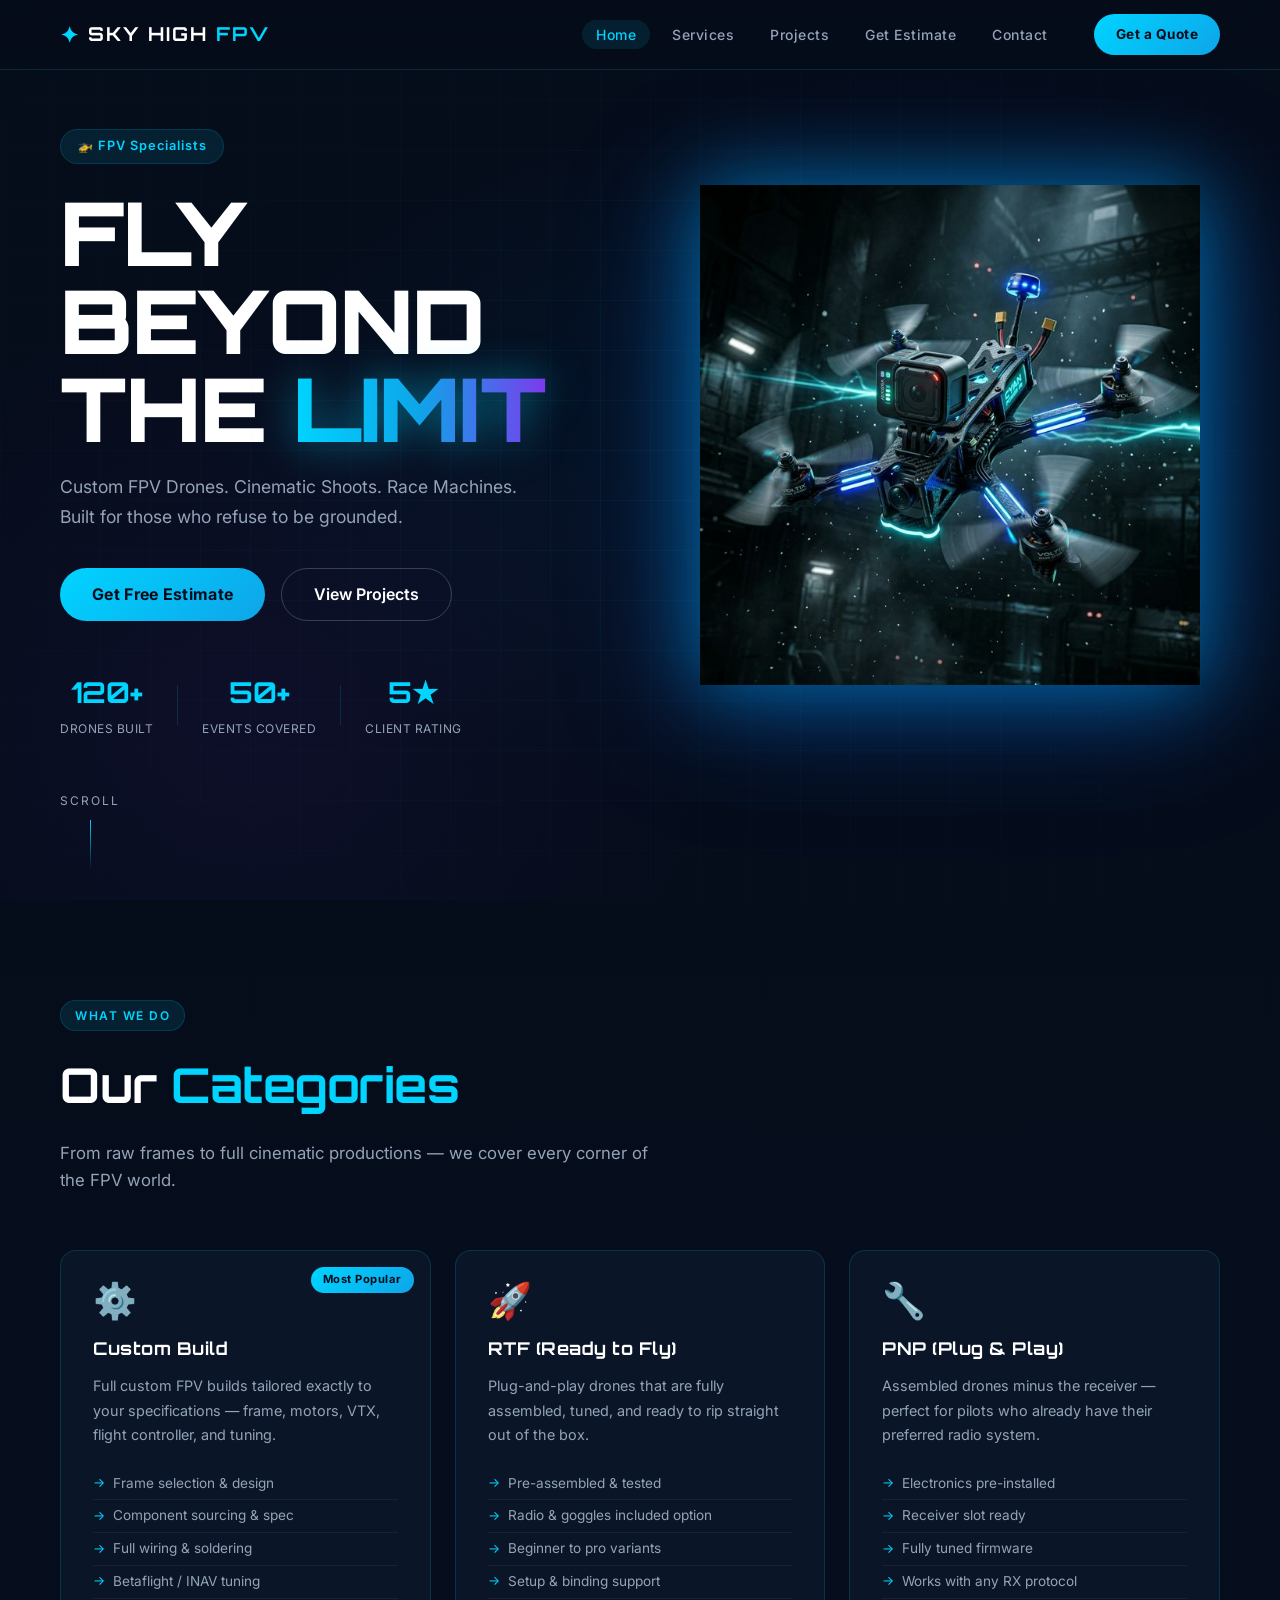
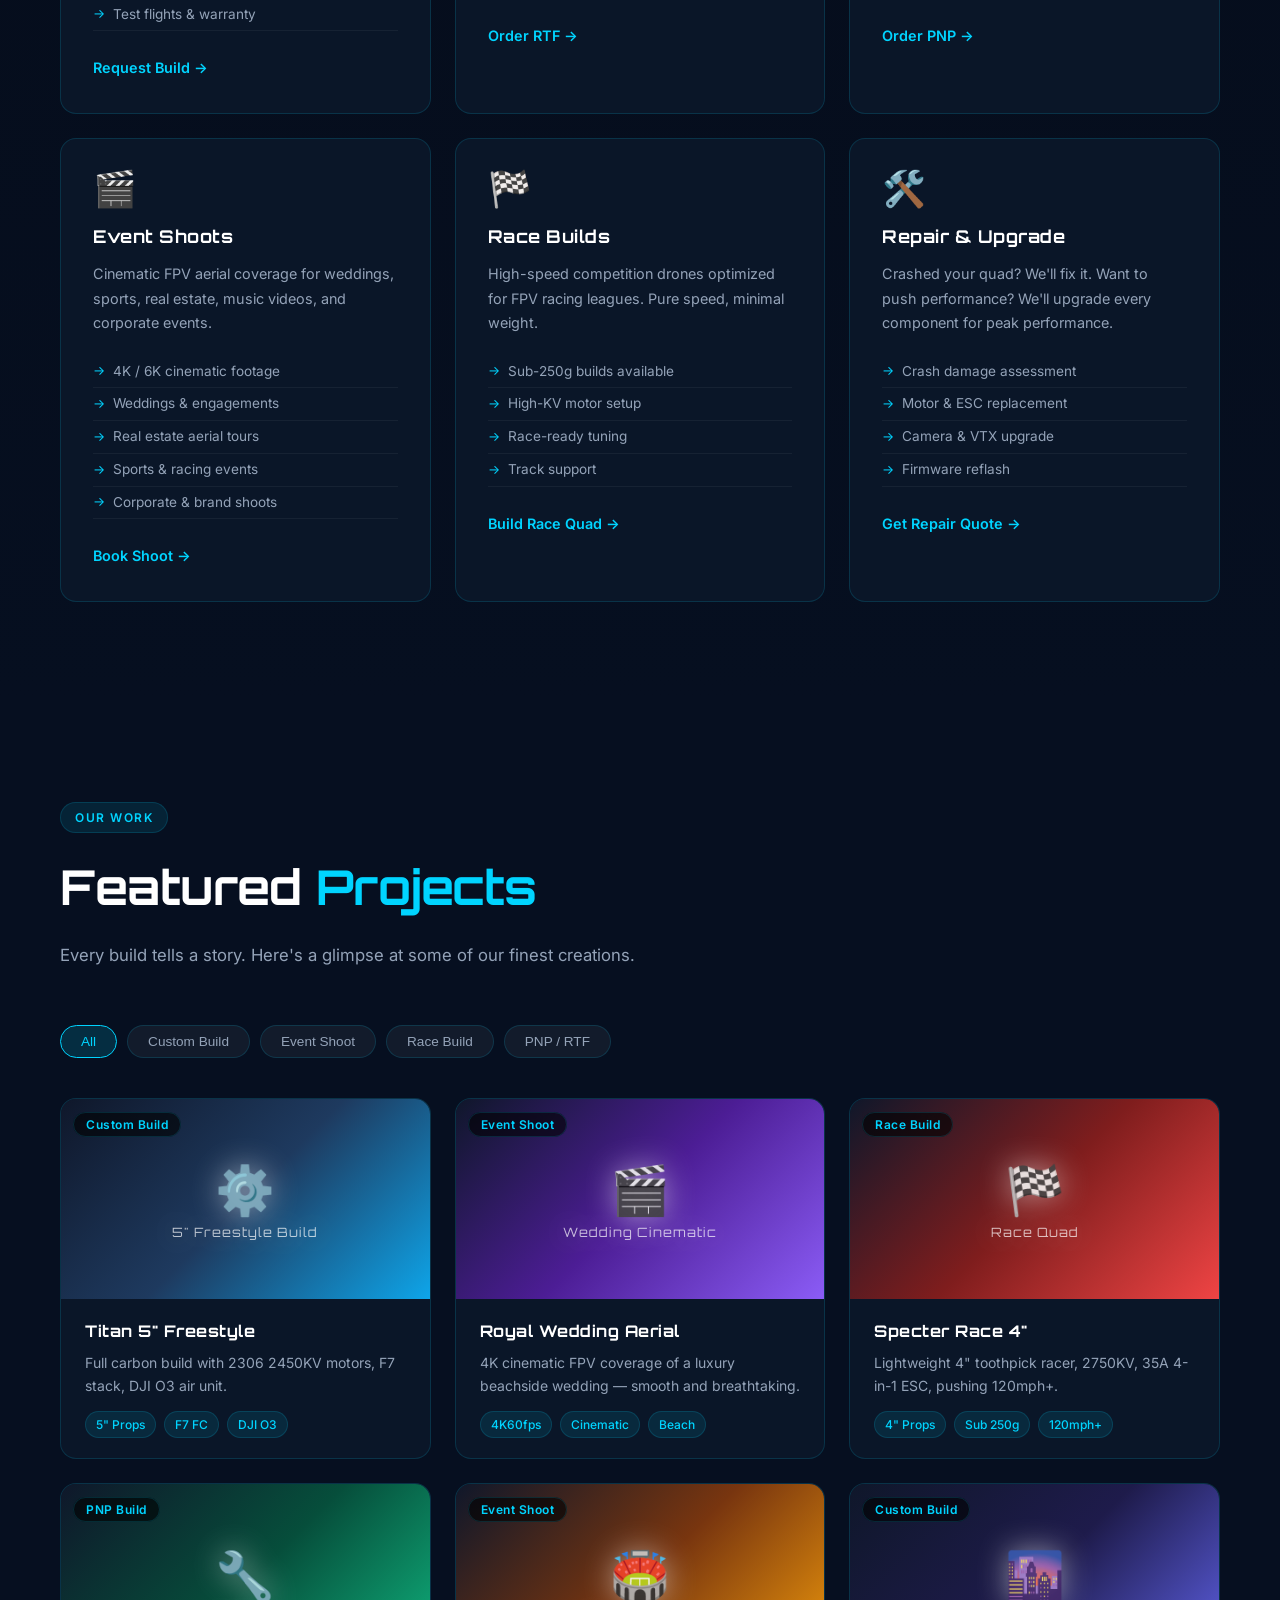
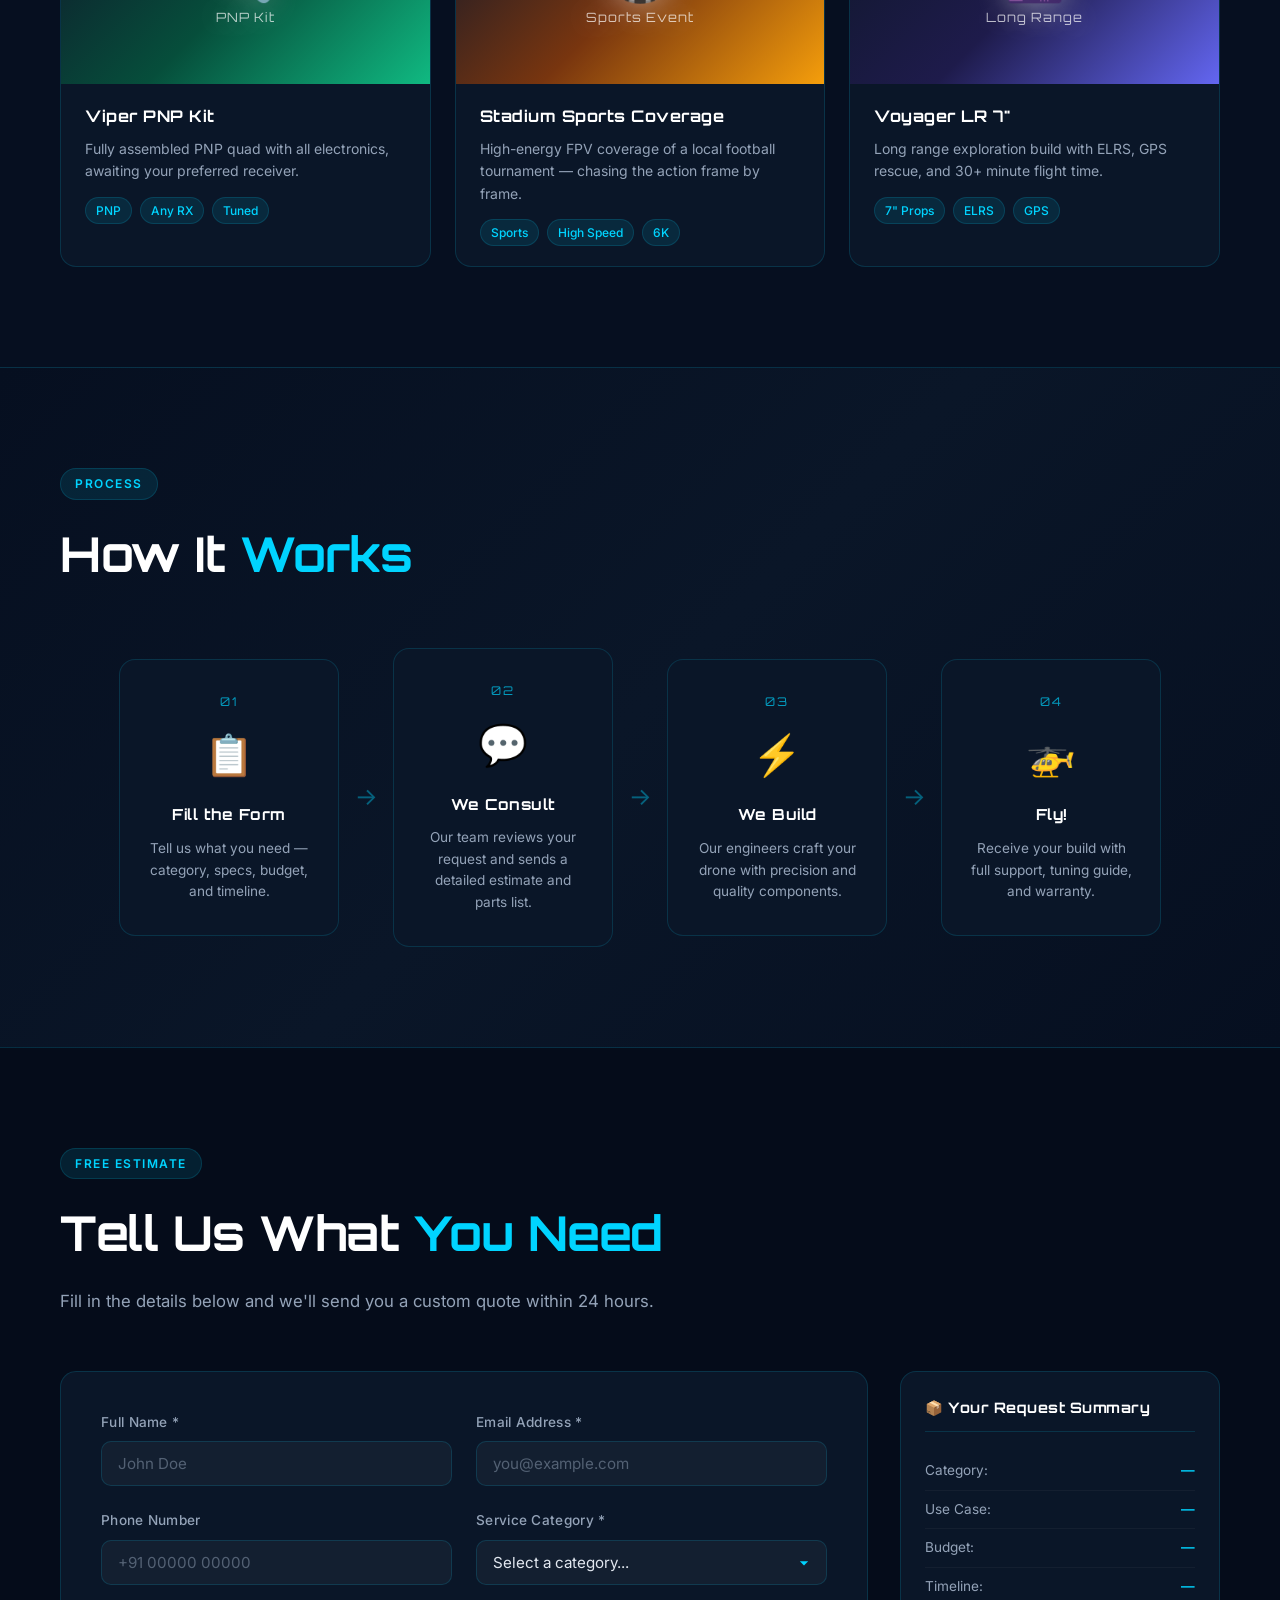
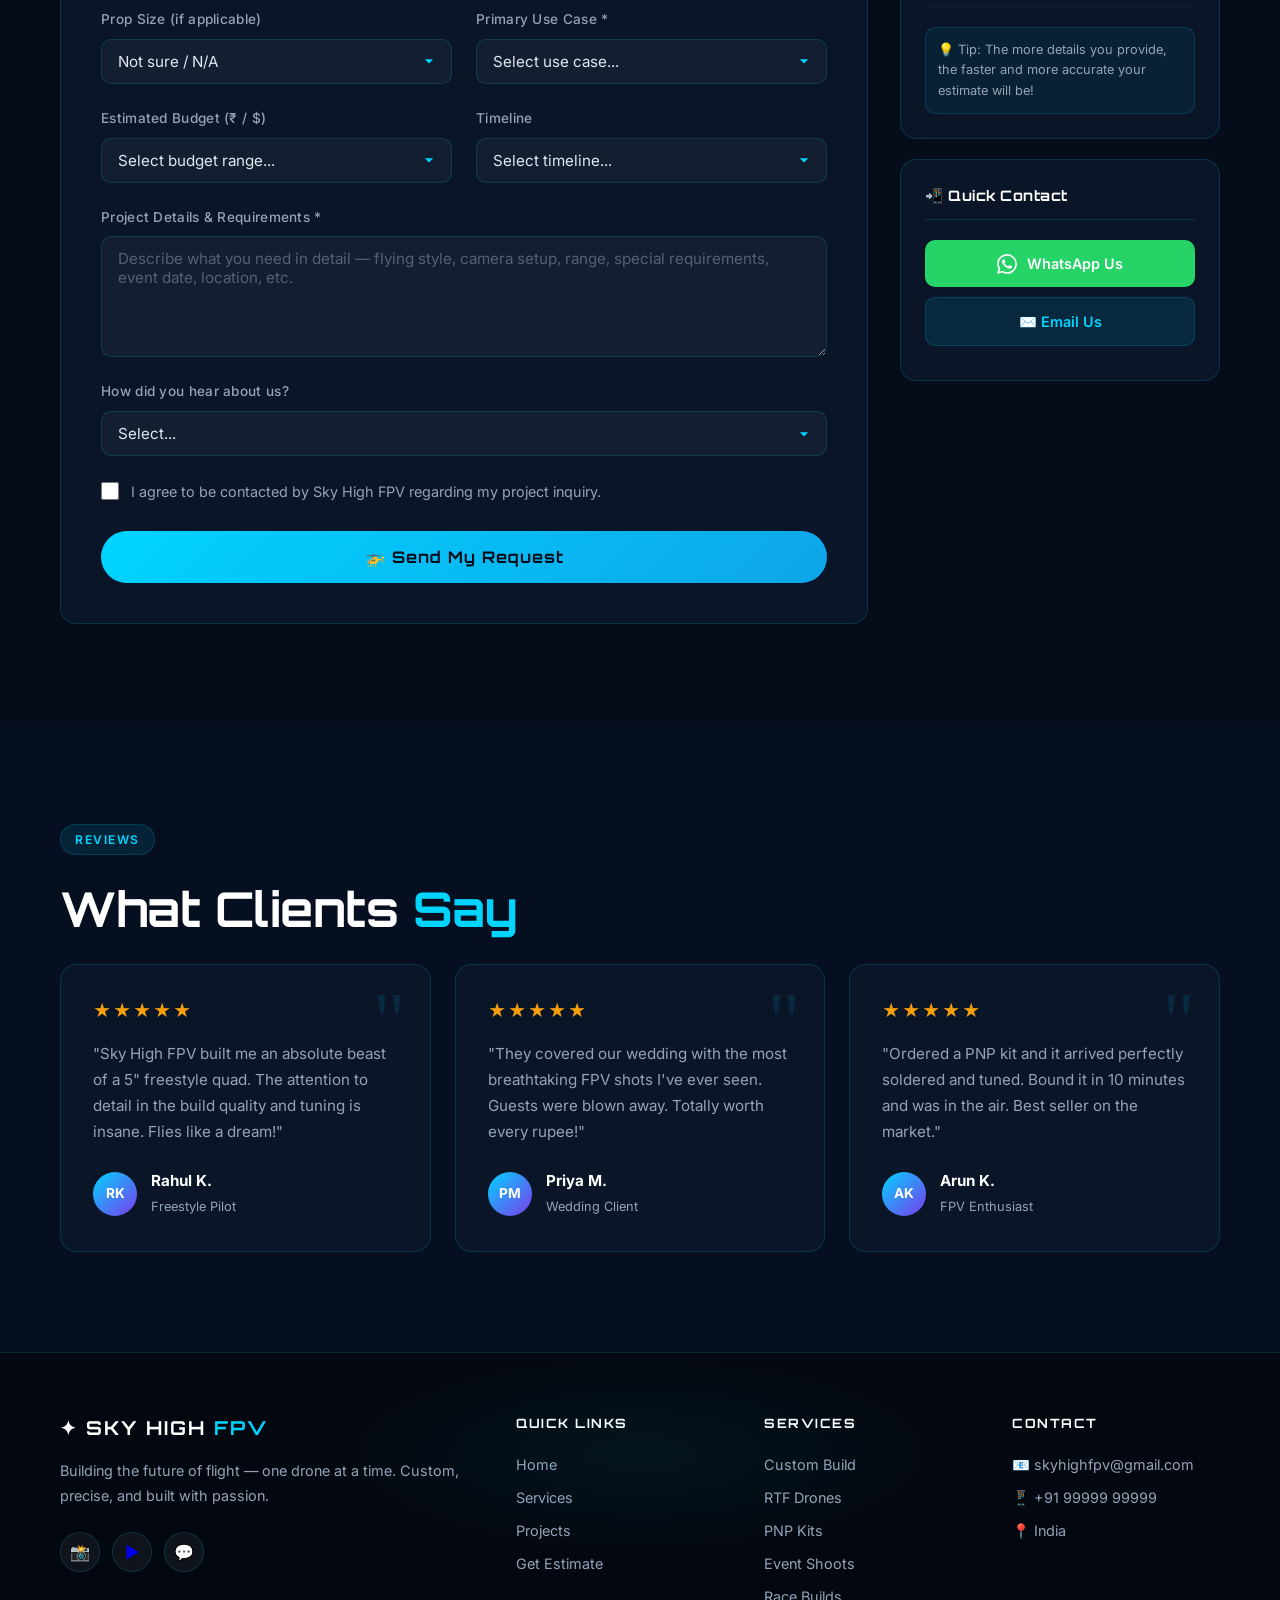
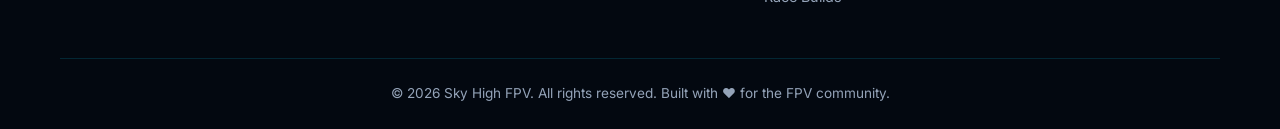
==== index.html @ d5e6f7d6 "first commit" ====
<!DOCTYPE html>
<html lang="en">
<head>
  <meta charset="UTF-8" />
  <meta name="viewport" content="width=device-width, initial-scale=1.0" />
  <title>Sky High FPV – Custom Drones & Aerial Experiences</title>
  <meta name="description" content="Sky High FPV offers custom-built FPV drones, RTF, PNP builds, and breathtaking event shoots. Request your free project estimate today." />
  <link rel="preconnect" href="https://fonts.googleapis.com" />
  <link rel="preconnect" href="https://fonts.gstatic.com" crossorigin />
  <link href="https://fonts.googleapis.com/css2?family=Orbitron:wght@400;600;700;900&family=Inter:wght@300;400;500;600&display=swap" rel="stylesheet" />
  <link rel="stylesheet" href="style.css" />
</head>
<body>

  <!-- ========== NAV ========== -->
  <nav class="navbar" id="navbar">
    <div class="nav-inner">
      <a href="#home" class="logo">
        <span class="logo-icon">✦</span>
        SKY HIGH <span class="logo-accent">FPV</span>
      </a>
      <ul class="nav-links" id="nav-links">
        <li><a href="#home">Home</a></li>
        <li><a href="#services">Services</a></li>
        <li><a href="#projects">Projects</a></li>
        <li><a href="#estimate">Get Estimate</a></li>
        <li><a href="#contact">Contact</a></li>
      </ul>
      <a href="#estimate" class="btn-nav">Get a Quote</a>
      <button class="hamburger" id="hamburger" aria-label="Toggle menu">
        <span></span><span></span><span></span>
      </button>
    </div>
  </nav>

  <!-- ========== HERO ========== -->
  <section class="hero" id="home">
    <div class="hero-bg-grid"></div>
    <div class="hero-particles" id="particles"></div>
    <div class="hero-content">
      <div class="hero-badge">🚁 FPV Specialists</div>
      <h1 class="hero-title">
        <span class="line1">FLY BEYOND</span>
        <span class="line2">THE <span class="glow-text">LIMIT</span></span>
      </h1>
      <p class="hero-sub">Custom FPV Drones. Cinematic Shoots. Race Machines.<br/>Built for those who refuse to be grounded.</p>
      <div class="hero-cta">
        <a href="#estimate" class="btn-primary" id="hero-cta-quote">Get Free Estimate</a>
        <a href="#projects" class="btn-ghost" id="hero-cta-projects">View Projects</a>
      </div>
      <div class="hero-stats">
        <div class="stat"><span class="stat-num">120+</span><span class="stat-label">Drones Built</span></div>
        <div class="stat-div"></div>
        <div class="stat"><span class="stat-num">50+</span><span class="stat-label">Events Covered</span></div>
        <div class="stat-div"></div>
        <div class="stat"><span class="stat-num">5★</span><span class="stat-label">Client Rating</span></div>
      </div>
    </div>
    <div class="hero-drone-wrap">
      <div class="drone-glow-ring"></div>
      <img src="hero_drone.png" alt="Sky High FPV Custom Drone" class="hero-drone" id="hero-drone" />
      <div class="drone-shadow"></div>
    </div>
    <div class="scroll-hint">
      <span>Scroll</span>
      <div class="scroll-line"></div>
    </div>
  </section>

  <!-- ========== SERVICES / CATEGORIES ========== -->
  <section class="services" id="services">
    <div class="container">
      <div class="section-tag">What We Do</div>
      <h2 class="section-title">Our <span class="accent">Categories</span></h2>
      <p class="section-sub">From raw frames to full cinematic productions — we cover every corner of the FPV world.</p>
      <div class="services-grid">

        <div class="service-card" data-category="custom" id="service-custom">
          <div class="service-icon">⚙️</div>
          <div class="service-badge">Most Popular</div>
          <h3>Custom Build</h3>
          <p>Full custom FPV builds tailored exactly to your specifications — frame, motors, VTX, flight controller, and tuning.</p>
          <ul class="service-list">
            <li>Frame selection & design</li>
            <li>Component sourcing & spec</li>
            <li>Full wiring & soldering</li>
            <li>Betaflight / INAV tuning</li>
            <li>Test flights & warranty</li>
          </ul>
          <a href="#estimate" class="service-cta">Request Build →</a>
        </div>

        <div class="service-card" data-category="rtf" id="service-rtf">
          <div class="service-icon">🚀</div>
          <h3>RTF (Ready to Fly)</h3>
          <p>Plug-and-play drones that are fully assembled, tuned, and ready to rip straight out of the box.</p>
          <ul class="service-list">
            <li>Pre-assembled & tested</li>
            <li>Radio & goggles included option</li>
            <li>Beginner to pro variants</li>
            <li>Setup & binding support</li>
          </ul>
          <a href="#estimate" class="service-cta">Order RTF →</a>
        </div>

        <div class="service-card" data-category="pnp" id="service-pnp">
          <div class="service-icon">🔧</div>
          <h3>PNP (Plug & Play)</h3>
          <p>Assembled drones minus the receiver — perfect for pilots who already have their preferred radio system.</p>
          <ul class="service-list">
            <li>Electronics pre-installed</li>
            <li>Receiver slot ready</li>
            <li>Fully tuned firmware</li>
            <li>Works with any RX protocol</li>
          </ul>
          <a href="#estimate" class="service-cta">Order PNP →</a>
        </div>

        <div class="service-card" data-category="event" id="service-event">
          <div class="service-icon">🎬</div>
          <h3>Event Shoots</h3>
          <p>Cinematic FPV aerial coverage for weddings, sports, real estate, music videos, and corporate events.</p>
          <ul class="service-list">
            <li>4K / 6K cinematic footage</li>
            <li>Weddings & engagements</li>
            <li>Real estate aerial tours</li>
            <li>Sports & racing events</li>
            <li>Corporate & brand shoots</li>
          </ul>
          <a href="#estimate" class="service-cta">Book Shoot →</a>
        </div>

        <div class="service-card" data-category="race" id="service-race">
          <div class="service-icon">🏁</div>
          <h3>Race Builds</h3>
          <p>High-speed competition drones optimized for FPV racing leagues. Pure speed, minimal weight.</p>
          <ul class="service-list">
            <li>Sub-250g builds available</li>
            <li>High-KV motor setup</li>
            <li>Race-ready tuning</li>
            <li>Track support</li>
          </ul>
          <a href="#estimate" class="service-cta">Build Race Quad →</a>
        </div>

        <div class="service-card" data-category="repair" id="service-repair">
          <div class="service-icon">🛠️</div>
          <h3>Repair & Upgrade</h3>
          <p>Crashed your quad? We'll fix it. Want to push performance? We'll upgrade every component for peak performance.</p>
          <ul class="service-list">
            <li>Crash damage assessment</li>
            <li>Motor & ESC replacement</li>
            <li>Camera & VTX upgrade</li>
            <li>Firmware reflash</li>
          </ul>
          <a href="#estimate" class="service-cta">Get Repair Quote →</a>
        </div>

      </div>
    </div>
  </section>

  <!-- ========== PROJECTS ========== -->
  <section class="projects" id="projects">
    <div class="container">
      <div class="section-tag">Our Work</div>
      <h2 class="section-title">Featured <span class="accent">Projects</span></h2>
      <p class="section-sub">Every build tells a story. Here's a glimpse at some of our finest creations.</p>

      <div class="filter-bar">
        <button class="filter-btn active" data-filter="all" id="filter-all">All</button>
        <button class="filter-btn" data-filter="custom" id="filter-custom">Custom Build</button>
        <button class="filter-btn" data-filter="event" id="filter-event">Event Shoot</button>
        <button class="filter-btn" data-filter="race" id="filter-race">Race Build</button>
        <button class="filter-btn" data-filter="pnp" id="filter-pnp">PNP / RTF</button>
      </div>

      <div class="projects-grid" id="projects-grid">

        <div class="project-card" data-tag="custom" id="proj-1">
          <div class="project-img" style="background: linear-gradient(135deg,#0f172a,#1e3a5f,#0ea5e9);">
            <div class="proj-drone-art">⚙️<br/><small>5" Freestyle Build</small></div>
            <div class="project-overlay">
              <span class="proj-tag">Custom Build</span>
            </div>
          </div>
          <div class="project-info">
            <h4>Titan 5" Freestyle</h4>
            <p>Full carbon build with 2306 2450KV motors, F7 stack, DJI O3 air unit.</p>
            <div class="proj-specs">
              <span>5" Props</span><span>F7 FC</span><span>DJI O3</span>
            </div>
          </div>
        </div>

        <div class="project-card" data-tag="event" id="proj-2">
          <div class="project-img" style="background: linear-gradient(135deg,#0f172a,#4c1d95,#8b5cf6);">
            <div class="proj-drone-art">🎬<br/><small>Wedding Cinematic</small></div>
            <div class="project-overlay">
              <span class="proj-tag">Event Shoot</span>
            </div>
          </div>
          <div class="project-info">
            <h4>Royal Wedding Aerial</h4>
            <p>4K cinematic FPV coverage of a luxury beachside wedding — smooth and breathtaking.</p>
            <div class="proj-specs">
              <span>4K60fps</span><span>Cinematic</span><span>Beach</span>
            </div>
          </div>
        </div>

        <div class="project-card" data-tag="race" id="proj-3">
          <div class="project-img" style="background: linear-gradient(135deg,#0f172a,#7f1d1d,#ef4444);">
            <div class="proj-drone-art">🏁<br/><small>Race Quad</small></div>
            <div class="project-overlay">
              <span class="proj-tag">Race Build</span>
            </div>
          </div>
          <div class="project-info">
            <h4>Specter Race 4"</h4>
            <p>Lightweight 4" toothpick racer, 2750KV, 35A 4-in-1 ESC, pushing 120mph+.</p>
            <div class="proj-specs">
              <span>4" Props</span><span>Sub 250g</span><span>120mph+</span>
            </div>
          </div>
        </div>

        <div class="project-card" data-tag="pnp" id="proj-4">
          <div class="project-img" style="background: linear-gradient(135deg,#0f172a,#064e3b,#10b981);">
            <div class="proj-drone-art">🔧<br/><small>PNP Kit</small></div>
            <div class="project-overlay">
              <span class="proj-tag">PNP Build</span>
            </div>
          </div>
          <div class="project-info">
            <h4>Viper PNP Kit</h4>
            <p>Fully assembled PNP quad with all electronics, awaiting your preferred receiver.</p>
            <div class="proj-specs">
              <span>PNP</span><span>Any RX</span><span>Tuned</span>
            </div>
          </div>
        </div>

        <div class="project-card" data-tag="event" id="proj-5">
          <div class="project-img" style="background: linear-gradient(135deg,#0f172a,#78350f,#f59e0b);">
            <div class="proj-drone-art">🏟️<br/><small>Sports Event</small></div>
            <div class="project-overlay">
              <span class="proj-tag">Event Shoot</span>
            </div>
          </div>
          <div class="project-info">
            <h4>Stadium Sports Coverage</h4>
            <p>High-energy FPV coverage of a local football tournament — chasing the action frame by frame.</p>
            <div class="proj-specs">
              <span>Sports</span><span>High Speed</span><span>6K</span>
            </div>
          </div>
        </div>

        <div class="project-card" data-tag="custom" id="proj-6">
          <div class="project-img" style="background: linear-gradient(135deg,#0f172a,#1e1b4b,#6366f1);">
            <div class="proj-drone-art">🌆<br/><small>Long Range</small></div>
            <div class="project-overlay">
              <span class="proj-tag">Custom Build</span>
            </div>
          </div>
          <div class="project-info">
            <h4>Voyager LR 7"</h4>
            <p>Long range exploration build with ELRS, GPS rescue, and 30+ minute flight time.</p>
            <div class="proj-specs">
              <span>7" Props</span><span>ELRS</span><span>GPS</span>
            </div>
          </div>
        </div>

      </div>
    </div>
  </section>

  <!-- ========== HOW IT WORKS ========== -->
  <section class="how-it-works">
    <div class="container">
      <div class="section-tag">Process</div>
      <h2 class="section-title">How It <span class="accent">Works</span></h2>
      <div class="steps-row">
        <div class="step" id="step-1">
          <div class="step-num">01</div>
          <div class="step-icon">📋</div>
          <h4>Fill the Form</h4>
          <p>Tell us what you need — category, specs, budget, and timeline.</p>
        </div>
        <div class="step-arrow">→</div>
        <div class="step" id="step-2">
          <div class="step-num">02</div>
          <div class="step-icon">💬</div>
          <h4>We Consult</h4>
          <p>Our team reviews your request and sends a detailed estimate and parts list.</p>
        </div>
        <div class="step-arrow">→</div>
        <div class="step" id="step-3">
          <div class="step-num">03</div>
          <div class="step-icon">⚡</div>
          <h4>We Build</h4>
          <p>Our engineers craft your drone with precision and quality components.</p>
        </div>
        <div class="step-arrow">→</div>
        <div class="step" id="step-4">
          <div class="step-num">04</div>
          <div class="step-icon">🚁</div>
          <h4>Fly!</h4>
          <p>Receive your build with full support, tuning guide, and warranty.</p>
        </div>
      </div>
    </div>
  </section>

  <!-- ========== ESTIMATE FORM ========== -->
  <section class="estimate" id="estimate">
    <div class="container">
      <div class="section-tag">Free Estimate</div>
      <h2 class="section-title">Tell Us What <span class="accent">You Need</span></h2>
      <p class="section-sub">Fill in the details below and we'll send you a custom quote within 24 hours.</p>

      <div class="estimate-wrap">
        <form class="estimate-form" id="estimate-form" novalidate>

          <div class="form-row">
            <div class="form-group">
              <label for="name">Full Name *</label>
              <input type="text" id="name" name="name" placeholder="John Doe" required />
            </div>
            <div class="form-group">
              <label for="email">Email Address *</label>
              <input type="email" id="email" name="email" placeholder="you@example.com" required />
            </div>
          </div>

          <div class="form-row">
            <div class="form-group">
              <label for="phone">Phone Number</label>
              <input type="tel" id="phone" name="phone" placeholder="+91 00000 00000" />
            </div>
            <div class="form-group">
              <label for="category">Service Category *</label>
              <select id="category" name="category" required>
                <option value="">Select a category...</option>
                <option value="custom">⚙️ Custom Build</option>
                <option value="rtf">🚀 RTF (Ready to Fly)</option>
                <option value="pnp">🔧 PNP (Plug & Play)</option>
                <option value="event">🎬 Event Shoot</option>
                <option value="race">🏁 Race Build</option>
                <option value="repair">🛠️ Repair / Upgrade</option>
                <option value="other">💡 Other / Custom Idea</option>
              </select>
            </div>
          </div>

          <div class="form-row" id="drone-fields">
            <div class="form-group">
              <label for="prop-size">Prop Size (if applicable)</label>
              <select id="prop-size" name="prop-size">
                <option value="">Not sure / N/A</option>
                <option value="3inch">3 Inch</option>
                <option value="4inch">4 Inch</option>
                <option value="5inch">5 Inch</option>
                <option value="6inch">6 Inch</option>
                <option value="7inch">7 Inch</option>
                <option value="custom-size">Custom Size</option>
              </select>
            </div>
            <div class="form-group">
              <label for="use-case">Primary Use Case *</label>
              <select id="use-case" name="use-case" required>
                <option value="">Select use case...</option>
                <option value="freestyle">Freestyle / Acro</option>
                <option value="cinematic">Cinematic / Film</option>
                <option value="racing">FPV Racing</option>
                <option value="longrange">Long Range Cruising</option>
                <option value="wedding">Wedding / Event</option>
                <option value="realestate">Real Estate Shoot</option>
                <option value="sports">Sports Coverage</option>
                <option value="beginner">Beginner / Learning</option>
              </select>
            </div>
          </div>

          <div class="form-row">
            <div class="form-group">
              <label for="budget">Estimated Budget (₹ / $)</label>
              <select id="budget" name="budget">
                <option value="">Select budget range...</option>
                <option value="under-5k">Under ₹5,000</option>
                <option value="5k-15k">₹5,000 – ₹15,000</option>
                <option value="15k-30k">₹15,000 – ₹30,000</option>
                <option value="30k-60k">₹30,000 – ₹60,000</option>
                <option value="60k+">₹60,000+</option>
                <option value="discuss">Let's Discuss</option>
              </select>
            </div>
            <div class="form-group">
              <label for="timeline">Timeline</label>
              <select id="timeline" name="timeline">
                <option value="">Select timeline...</option>
                <option value="asap">ASAP</option>
                <option value="1-2weeks">1–2 Weeks</option>
                <option value="1month">1 Month</option>
                <option value="flexible">Flexible</option>
              </select>
            </div>
          </div>

          <div class="form-group full-width">
            <label for="details">Project Details & Requirements *</label>
            <textarea id="details" name="details" rows="5" placeholder="Describe what you need in detail — flying style, camera setup, range, special requirements, event date, location, etc." required></textarea>
          </div>

          <div class="form-group full-width">
            <label for="hear">How did you hear about us?</label>
            <select id="hear" name="hear">
              <option value="">Select...</option>
              <option value="instagram">Instagram</option>
              <option value="youtube">YouTube</option>
              <option value="friend">Friend / Referral</option>
              <option value="google">Google Search</option>
              <option value="other">Other</option>
            </select>
          </div>

          <div class="form-check">
            <input type="checkbox" id="agree" name="agree" required />
            <label for="agree">I agree to be contacted by Sky High FPV regarding my project inquiry.</label>
          </div>

          <button type="submit" class="btn-submit" id="btn-submit">
            <span class="btn-text">🚁 Send My Request</span>
            <span class="btn-loader" style="display:none;">Sending...</span>
          </button>
        </form>

        <div class="estimate-sidebar">
          <div class="sidebar-card" id="sidebar-preview">
            <h4>📦 Your Request Summary</h4>
            <div class="summary-item"><span>Category:</span><strong id="s-category">—</strong></div>
            <div class="summary-item"><span>Use Case:</span><strong id="s-usecase">—</strong></div>
            <div class="summary-item"><span>Budget:</span><strong id="s-budget">—</strong></div>
            <div class="summary-item"><span>Timeline:</span><strong id="s-timeline">—</strong></div>
            <div class="sidebar-tip">
              💡 Tip: The more details you provide, the faster and more accurate your estimate will be!
            </div>
          </div>
          <div class="sidebar-card contact-quick" id="sidebar-contact">
            <h4>📲 Quick Contact</h4>
            <a href="https://wa.me/919999999999" class="quick-btn whatsapp" id="wa-link">
              <svg viewBox="0 0 24 24" fill="currentColor"><path d="M17.472 14.382c-.297-.149-1.758-.867-2.03-.967-.273-.099-.471-.148-.67.15-.197.297-.767.966-.94 1.164-.173.199-.347.223-.644.075-.297-.15-1.255-.463-2.39-1.475-.883-.788-1.48-1.761-1.653-2.059-.173-.297-.018-.458.13-.606.134-.133.298-.347.446-.52.149-.174.198-.298.298-.497.099-.198.05-.371-.025-.52-.075-.149-.669-1.612-.916-2.207-.242-.579-.487-.5-.669-.51-.173-.008-.371-.01-.57-.01-.198 0-.52.074-.792.372-.272.297-1.04 1.016-1.04 2.479 0 1.462 1.065 2.875 1.213 3.074.149.198 2.096 3.2 5.077 4.487.709.306 1.262.489 1.694.625.712.227 1.36.195 1.871.118.571-.085 1.758-.719 2.006-1.413.248-.694.248-1.289.173-1.413-.074-.124-.272-.198-.57-.347m-5.421 7.403h-.004a9.87 9.87 0 01-5.031-1.378l-.361-.214-3.741.982.998-3.648-.235-.374a9.86 9.86 0 01-1.51-5.26c.001-5.45 4.436-9.884 9.888-9.884 2.64 0 5.122 1.03 6.988 2.898a9.825 9.825 0 012.893 6.994c-.003 5.45-4.437 9.884-9.885 9.884m8.413-18.297A11.815 11.815 0 0012.05 0C5.495 0 .16 5.335.157 11.892c0 2.096.547 4.142 1.588 5.945L.057 24l6.305-1.654a11.882 11.882 0 005.683 1.448h.005c6.554 0 11.89-5.335 11.893-11.893a11.821 11.821 0 00-3.48-8.413z"/></svg>
              WhatsApp Us
            </a>
            <a href="mailto:skyhighfpv@gmail.com" class="quick-btn email" id="email-link">
              ✉️ Email Us
            </a>
          </div>
        </div>
      </div>

      <!-- Success Message -->
      <div class="success-msg" id="success-msg" style="display:none;">
        <div class="success-inner">
          <div class="success-icon">🎉</div>
          <h3>Request Received!</h3>
          <p>Thanks! We'll review your project and get back to you within <strong>24 hours</strong> with a detailed estimate.</p>
          <a href="#home" class="btn-primary">Back to Home</a>
        </div>
      </div>
    </div>
  </section>

  <!-- ========== TESTIMONIALS ========== -->
  <section class="testimonials">
    <div class="container">
      <div class="section-tag">Reviews</div>
      <h2 class="section-title">What Clients <span class="accent">Say</span></h2>
      <div class="testi-grid">
        <div class="testi-card" id="testi-1">
          <div class="testi-stars">★★★★★</div>
          <p>"Sky High FPV built me an absolute beast of a 5" freestyle quad. The attention to detail in the build quality and tuning is insane. Flies like a dream!"</p>
          <div class="testi-author">
            <div class="testi-avatar">RK</div>
            <div>
              <strong>Rahul K.</strong>
              <span>Freestyle Pilot</span>
            </div>
          </div>
        </div>
        <div class="testi-card" id="testi-2">
          <div class="testi-stars">★★★★★</div>
          <p>"They covered our wedding with the most breathtaking FPV shots I've ever seen. Guests were blown away. Totally worth every rupee!"</p>
          <div class="testi-author">
            <div class="testi-avatar">PM</div>
            <div>
              <strong>Priya M.</strong>
              <span>Wedding Client</span>
            </div>
          </div>
        </div>
        <div class="testi-card" id="testi-3">
          <div class="testi-stars">★★★★★</div>
          <p>"Ordered a PNP kit and it arrived perfectly soldered and tuned. Bound it in 10 minutes and was in the air. Best seller on the market."</p>
          <div class="testi-author">
            <div class="testi-avatar">AK</div>
            <div>
              <strong>Arun K.</strong>
              <span>FPV Enthusiast</span>
            </div>
          </div>
        </div>
      </div>
    </div>
  </section>

  <!-- ========== CONTACT / FOOTER ========== -->
  <footer class="footer" id="contact">
    <div class="footer-glow"></div>
    <div class="container">
      <div class="footer-top">
        <div class="footer-brand">
          <div class="logo">✦ SKY HIGH <span class="logo-accent">FPV</span></div>
          <p>Building the future of flight — one drone at a time. Custom, precise, and built with passion.</p>
          <div class="socials">
            <a href="#" aria-label="Instagram" id="social-ig" class="social-btn">📸</a>
            <a href="#" aria-label="YouTube" id="social-yt" class="social-btn">▶️</a>
            <a href="#" aria-label="WhatsApp" id="social-wa" class="social-btn">💬</a>
          </div>
        </div>
        <div class="footer-links">
          <h5>Quick Links</h5>
          <a href="#home">Home</a>
          <a href="#services">Services</a>
          <a href="#projects">Projects</a>
          <a href="#estimate">Get Estimate</a>
        </div>
        <div class="footer-links">
          <h5>Services</h5>
          <a href="#estimate">Custom Build</a>
          <a href="#estimate">RTF Drones</a>
          <a href="#estimate">PNP Kits</a>
          <a href="#estimate">Event Shoots</a>
          <a href="#estimate">Race Builds</a>
        </div>
        <div class="footer-contact-info">
          <h5>Contact</h5>
          <p>📧 skyhighfpv@gmail.com</p>
          <p>📱 +91 99999 99999</p>
          <p>📍 India</p>
        </div>
      </div>
      <div class="footer-bottom">
        <p>© 2026 Sky High FPV. All rights reserved. Built with ❤️ for the FPV community.</p>
      </div>
    </div>
  </footer>

  <script src="app.js"></script>
</body>
</html>
---- style.css ----
/* ============================================
   SKY HIGH FPV — style.css
   Premium Dark FPV Theme
   ============================================ */

/* ---------- RESET & BASE ---------- */
*, *::before, *::after { box-sizing: border-box; margin: 0; padding: 0; }

:root {
  --bg-dark: #050c1a;
  --bg-card: #0a1628;
  --bg-card2: #0d1f38;
  --cyan: #00d4ff;
  --cyan-dim: #0099bb;
  --blue: #0ea5e9;
  --purple: #7c3aed;
  --accent: #00d4ff;
  --accent2: #38bdf8;
  --text: #e2e8f0;
  --text-dim: #94a3b8;
  --border: rgba(0,212,255,0.15);
  --border-hover: rgba(0,212,255,0.4);
  --glow: 0 0 30px rgba(0,212,255,0.25);
  --glow-strong: 0 0 60px rgba(0,212,255,0.4);
  --radius: 16px;
  --radius-sm: 10px;
  --font-head: 'Orbitron', sans-serif;
  --font-body: 'Inter', sans-serif;
  --nav-h: 70px;
}

html { scroll-behavior: smooth; }

body {
  font-family: var(--font-body);
  background: var(--bg-dark);
  color: var(--text);
  line-height: 1.6;
  overflow-x: hidden;
}

.container { max-width: 1200px; margin: 0 auto; padding: 0 20px; }

/* ---------- SCROLLBAR ---------- */
::-webkit-scrollbar { width: 6px; }
::-webkit-scrollbar-track { background: var(--bg-dark); }
::-webkit-scrollbar-thumb { background: var(--cyan-dim); border-radius: 99px; }

/* ---------- SELECTION ---------- */
::selection { background: rgba(0,212,255,0.3); color: white; }

/* ============================================
   NAVBAR
   ============================================ */
.navbar {
  position: fixed;
  top: 0; left: 0; right: 0;
  height: var(--nav-h);
  z-index: 1000;
  background: rgba(5,12,26,0.6);
  backdrop-filter: blur(20px);
  -webkit-backdrop-filter: blur(20px);
  border-bottom: 1px solid var(--border);
  transition: background 0.3s, box-shadow 0.3s;
}
.navbar.scrolled { background: rgba(5,12,26,0.95); box-shadow: var(--glow); }

.nav-inner {
  max-width: 1200px; margin: 0 auto; padding: 0 20px;
  height: 100%; display: flex; align-items: center; gap: 32px;
}

.logo {
  font-family: var(--font-head);
  font-weight: 700;
  font-size: 1.2rem;
  color: white;
  text-decoration: none;
  display: flex; align-items: center; gap: 8px;
  letter-spacing: 2px;
  flex-shrink: 0;
}
.logo-icon { color: var(--cyan); font-size: 1.4rem; }
.logo-accent { color: var(--cyan); }

.nav-links {
  list-style: none;
  display: flex; gap: 8px;
  margin-left: auto;
}
.nav-links a {
  color: var(--text-dim);
  text-decoration: none;
  font-size: 0.875rem;
  font-weight: 500;
  padding: 6px 14px;
  border-radius: 99px;
  transition: color 0.2s, background 0.2s;
  letter-spacing: 0.5px;
}
.nav-links a:hover { color: var(--cyan); background: rgba(0,212,255,0.1); }

.btn-nav {
  flex-shrink: 0;
  background: linear-gradient(135deg, var(--cyan), var(--blue));
  color: #050c1a;
  font-weight: 700;
  font-size: 0.85rem;
  padding: 10px 22px;
  border-radius: 99px;
  text-decoration: none;
  transition: transform 0.2s, box-shadow 0.2s;
  letter-spacing: 0.5px;
  white-space: nowrap;
}
.btn-nav:hover { transform: translateY(-2px); box-shadow: 0 8px 25px rgba(0,212,255,0.4); }

.hamburger {
  display: none; background: none; border: none; cursor: pointer;
  flex-direction: column; gap: 5px; padding: 5px;
}
.hamburger span {
  display: block; width: 24px; height: 2px;
  background: var(--text); border-radius: 99px;
  transition: all 0.3s;
}
.hamburger.open span:nth-child(1) { transform: rotate(45deg) translate(5px,5px); }
.hamburger.open span:nth-child(2) { opacity: 0; }
.hamburger.open span:nth-child(3) { transform: rotate(-45deg) translate(5px,-5px); }

/* ============================================
   HERO
   ============================================ */
.hero {
  position: relative;
  min-height: 100vh;
  display: flex;
  align-items: center;
  padding-top: var(--nav-h);
  overflow: hidden;
  background: radial-gradient(ellipse 80% 60% at 70% 50%, rgba(0,150,255,0.08) 0%, transparent 70%),
              radial-gradient(ellipse 60% 80% at 20% 80%, rgba(124,58,237,0.07) 0%, transparent 60%),
              var(--bg-dark);
}

.hero-bg-grid {
  position: absolute; inset: 0; z-index: 0;
  background-image:
    linear-gradient(rgba(0,212,255,0.05) 1px, transparent 1px),
    linear-gradient(90deg, rgba(0,212,255,0.05) 1px, transparent 1px);
  background-size: 50px 50px;
  mask-image: radial-gradient(ellipse 80% 80% at 50% 50%, black 0%, transparent 100%);
}

.hero-particles {
  position: absolute; inset: 0; z-index: 0; pointer-events: none;
}
.particle {
  position: absolute;
  border-radius: 50%;
  background: var(--cyan);
  opacity: 0;
  animation: float-particle linear infinite;
}

@keyframes float-particle {
  0% { transform: translateY(100vh) scale(0); opacity: 0; }
  10% { opacity: 0.8; }
  90% { opacity: 0.4; }
  100% { transform: translateY(-100px) scale(1); opacity: 0; }
}

.hero-content {
  position: relative; z-index: 2;
  flex: 1;
  padding: 40px 20px 40px 60px;
  max-width: 620px;
}

.hero-badge {
  display: inline-flex; align-items: center; gap: 8px;
  background: rgba(0,212,255,0.1);
  border: 1px solid var(--border);
  color: var(--cyan);
  font-size: 0.8rem;
  font-weight: 600;
  padding: 6px 16px;
  border-radius: 99px;
  margin-bottom: 24px;
  letter-spacing: 1px;
  animation: fadeUp 0.6s ease 0.2s both;
}

.hero-title {
  font-family: var(--font-head);
  font-size: clamp(2.8rem, 7vw, 5.5rem);
  font-weight: 900;
  line-height: 1.0;
  letter-spacing: -1px;
  margin-bottom: 20px;
  color: white;
}
.hero-title .line1 { display: block; animation: fadeUp 0.6s ease 0.3s both; }
.hero-title .line2 { display: block; animation: fadeUp 0.6s ease 0.4s both; }

.glow-text {
  background: linear-gradient(90deg, var(--cyan), var(--blue), var(--purple));
  -webkit-background-clip: text;
  -webkit-text-fill-color: transparent;
  background-clip: text;
  filter: drop-shadow(0 0 20px rgba(0,212,255,0.5));
}

.hero-sub {
  color: var(--text-dim);
  font-size: 1.1rem;
  margin-bottom: 36px;
  line-height: 1.7;
  animation: fadeUp 0.6s ease 0.5s both;
}

.hero-cta {
  display: flex; gap: 16px; flex-wrap: wrap;
  margin-bottom: 48px;
  animation: fadeUp 0.6s ease 0.6s both;
}

.btn-primary {
  background: linear-gradient(135deg, var(--cyan), var(--blue));
  color: #050c1a;
  font-weight: 700;
  font-size: 1rem;
  padding: 14px 32px;
  border-radius: 99px;
  text-decoration: none;
  border: none;
  cursor: pointer;
  transition: transform 0.2s, box-shadow 0.2s;
  display: inline-flex; align-items: center; gap: 8px;
  letter-spacing: 0.3px;
}
.btn-primary:hover { transform: translateY(-3px); box-shadow: 0 12px 35px rgba(0,212,255,0.45); }

.btn-ghost {
  background: transparent;
  color: white;
  font-weight: 600;
  font-size: 1rem;
  padding: 13px 32px;
  border-radius: 99px;
  text-decoration: none;
  border: 1px solid rgba(255,255,255,0.2);
  transition: border-color 0.2s, background 0.2s, transform 0.2s;
}
.btn-ghost:hover { border-color: var(--cyan); background: rgba(0,212,255,0.08); transform: translateY(-2px); }

.hero-stats {
  display: flex; align-items: center; gap: 24px;
  animation: fadeUp 0.6s ease 0.7s both;
}
.stat { text-align: center; }
.stat-num { display: block; font-family: var(--font-head); font-size: 1.8rem; font-weight: 700; color: var(--cyan); }
.stat-label { font-size: 0.75rem; color: var(--text-dim); letter-spacing: 0.5px; text-transform: uppercase; margin-top: 2px; }
.stat-div { width: 1px; height: 40px; background: var(--border); }

.hero-drone-wrap {
  position: relative; z-index: 2;
  flex: 1;
  display: flex; align-items: center; justify-content: center;
  min-height: 500px;
}

.drone-glow-ring {
  position: absolute;
  width: 450px; height: 450px;
  border-radius: 50%;
  background: radial-gradient(circle, rgba(0,212,255,0.15) 0%, transparent 70%);
  animation: pulse-ring 3s ease-in-out infinite;
}

@keyframes pulse-ring {
  0%, 100% { transform: scale(1); opacity: 0.7; }
  50% { transform: scale(1.1); opacity: 1; }
}

.hero-drone {
  position: relative; z-index: 1;
  width: min(500px, 90%);
  filter: drop-shadow(0 0 40px rgba(0,180,255,0.5)) drop-shadow(0 20px 60px rgba(0,100,255,0.3));
  animation: drone-float 4s ease-in-out infinite;
  transform-origin: center;
}

@keyframes drone-float {
  0%, 100% { transform: translateY(0) rotate(-2deg); }
  50% { transform: translateY(-20px) rotate(2deg); }
}

.drone-shadow {
  position: absolute;
  bottom: 60px;
  width: 300px; height: 30px;
  background: radial-gradient(ellipse, rgba(0,212,255,0.2) 0%, transparent 70%);
  border-radius: 50%;
  animation: shadow-pulse 4s ease-in-out infinite;
}
@keyframes shadow-pulse {
  0%, 100% { transform: scaleX(1); opacity: 0.7; }
  50% { transform: scaleX(0.8); opacity: 0.4; }
}

.scroll-hint {
  position: absolute;
  bottom: 30px; left: 60px;
  display: flex; flex-direction: column; align-items: center; gap: 10px;
  color: var(--text-dim); font-size: 0.75rem; letter-spacing: 2px;
  text-transform: uppercase;
  animation: fadeUp 0.6s ease 1s both;
}
.scroll-line {
  width: 1px; height: 50px;
  background: linear-gradient(to bottom, var(--cyan), transparent);
  animation: scroll-drop 2s ease-in-out infinite;
}
@keyframes scroll-drop {
  0% { transform: scaleY(0); transform-origin: top; }
  50% { transform: scaleY(1); transform-origin: top; }
  51% { transform-origin: bottom; }
  100% { transform: scaleY(0); transform-origin: bottom; }
}

/* ============================================
   SECTIONS COMMON
   ============================================ */
section { padding: 100px 0; }

.section-tag {
  display: inline-block;
  background: rgba(0,212,255,0.1);
  border: 1px solid var(--border);
  color: var(--cyan);
  font-size: 0.75rem;
  font-weight: 600;
  padding: 5px 14px;
  border-radius: 99px;
  margin-bottom: 16px;
  letter-spacing: 1.5px;
  text-transform: uppercase;
}

.section-title {
  font-family: var(--font-head);
  font-size: clamp(2rem, 4vw, 3rem);
  font-weight: 700;
  color: white;
  margin-bottom: 16px;
  letter-spacing: -0.5px;
}
.section-title .accent { color: var(--cyan); }

.section-sub {
  color: var(--text-dim);
  font-size: 1.05rem;
  max-width: 600px;
  margin-bottom: 56px;
}

/* ============================================
   SERVICES
   ============================================ */
.services { background: linear-gradient(180deg, var(--bg-dark) 0%, #060f20 100%); }

.services-grid {
  display: grid;
  grid-template-columns: repeat(auto-fit, minmax(320px, 1fr));
  gap: 24px;
}

.service-card {
  background: var(--bg-card);
  border: 1px solid var(--border);
  border-radius: var(--radius);
  padding: 32px;
  position: relative;
  overflow: hidden;
  transition: transform 0.3s, border-color 0.3s, box-shadow 0.3s;
  cursor: default;
}
.service-card::before {
  content: '';
  position: absolute;
  top: 0; left: 0; right: 0;
  height: 2px;
  background: linear-gradient(90deg, transparent, var(--cyan), transparent);
  opacity: 0;
  transition: opacity 0.3s;
}
.service-card:hover {
  transform: translateY(-6px);
  border-color: var(--border-hover);
  box-shadow: 0 20px 60px rgba(0,212,255,0.1), var(--glow);
}
.service-card:hover::before { opacity: 1; }

.service-badge {
  position: absolute; top: 16px; right: 16px;
  background: linear-gradient(135deg, var(--cyan), var(--blue));
  color: #050c1a;
  font-size: 0.7rem; font-weight: 700;
  padding: 4px 12px; border-radius: 99px;
  letter-spacing: 0.5px;
}

.service-icon { font-size: 2.2rem; margin-bottom: 16px; line-height: 1; }
.service-card h3 {
  font-family: var(--font-head);
  font-size: 1.1rem;
  font-weight: 700;
  color: white;
  margin-bottom: 12px;
  letter-spacing: 0.5px;
}
.service-card p { color: var(--text-dim); font-size: 0.9rem; margin-bottom: 20px; line-height: 1.7; }

.service-list {
  list-style: none;
  margin-bottom: 24px;
}
.service-list li {
  color: var(--text-dim);
  font-size: 0.85rem;
  padding: 5px 0;
  border-bottom: 1px solid rgba(255,255,255,0.05);
  display: flex; align-items: center; gap: 8px;
}
.service-list li::before { content: '→'; color: var(--cyan); font-size: 0.8rem; }

.service-cta {
  display: inline-flex; align-items: center;
  color: var(--cyan);
  font-weight: 600; font-size: 0.9rem;
  text-decoration: none;
  transition: gap 0.2s;
  gap: 6px;
}
.service-cta:hover { gap: 12px; }

/* ============================================
   PROJECTS
   ============================================ */
.projects { background: #060f20; }

.filter-bar {
  display: flex; gap: 10px; flex-wrap: wrap;
  margin-bottom: 40px;
}
.filter-btn {
  background: rgba(255,255,255,0.05);
  border: 1px solid var(--border);
  color: var(--text-dim);
  font-size: 0.85rem;
  font-weight: 500;
  padding: 8px 20px;
  border-radius: 99px;
  cursor: pointer;
  transition: all 0.2s;
}
.filter-btn:hover, .filter-btn.active {
  background: rgba(0,212,255,0.15);
  border-color: var(--cyan);
  color: var(--cyan);
}

.projects-grid {
  display: grid;
  grid-template-columns: repeat(auto-fill, minmax(340px, 1fr));
  gap: 24px;
}

.project-card {
  background: var(--bg-card);
  border: 1px solid var(--border);
  border-radius: var(--radius);
  overflow: hidden;
  transition: transform 0.3s, box-shadow 0.3s, opacity 0.3s;
}
.project-card:hover {
  transform: translateY(-6px);
  box-shadow: 0 20px 60px rgba(0,212,255,0.12);
}
.project-card.hidden { display: none; }

.project-img {
  height: 200px;
  display: flex; align-items: center; justify-content: center;
  position: relative;
  overflow: hidden;
}
.proj-drone-art {
  text-align: center;
  font-size: 3rem;
  color: rgba(255,255,255,0.9);
  text-shadow: 0 0 30px rgba(255,255,255,0.5);
  line-height: 1.4;
  z-index: 1;
}
.proj-drone-art small { font-size: 0.8rem; display: block; color: rgba(255,255,255,0.7); font-family: var(--font-head); letter-spacing: 1px; }

.project-overlay {
  position: absolute; top: 12px; left: 12px;
}
.proj-tag {
  background: rgba(0,0,0,0.6);
  backdrop-filter: blur(10px);
  border: 1px solid var(--border);
  color: var(--cyan);
  font-size: 0.75rem; font-weight: 600;
  padding: 4px 12px; border-radius: 99px;
  letter-spacing: 0.5px;
}

.project-info { padding: 20px 24px; }
.project-info h4 {
  font-family: var(--font-head);
  font-size: 1rem;
  color: white;
  margin-bottom: 8px;
  letter-spacing: 0.5px;
}
.project-info p { color: var(--text-dim); font-size: 0.875rem; line-height: 1.6; margin-bottom: 14px; }

.proj-specs { display: flex; gap: 8px; flex-wrap: wrap; }
.proj-specs span {
  background: rgba(0,212,255,0.1);
  border: 1px solid var(--border);
  color: var(--cyan);
  font-size: 0.75rem; font-weight: 500;
  padding: 3px 10px; border-radius: 99px;
}

/* ============================================
   HOW IT WORKS
   ============================================ */
.how-it-works {
  background: linear-gradient(135deg, #060f20 0%, #0a1628 50%, #060f20 100%);
  border-top: 1px solid var(--border);
  border-bottom: 1px solid var(--border);
}

.steps-row {
  display: flex;
  align-items: center;
  justify-content: center;
  gap: 16px;
  flex-wrap: wrap;
  margin-top: 56px;
}

.step {
  background: var(--bg-card);
  border: 1px solid var(--border);
  border-radius: var(--radius);
  padding: 32px 24px;
  text-align: center;
  flex: 1; min-width: 180px; max-width: 220px;
  transition: transform 0.3s, border-color 0.3s;
}
.step:hover { transform: translateY(-5px); border-color: var(--border-hover); }

.step-num {
  font-family: var(--font-head);
  font-size: 0.75rem;
  color: var(--cyan);
  letter-spacing: 2px;
  margin-bottom: 12px;
  opacity: 0.7;
}
.step-icon { font-size: 2.5rem; margin-bottom: 16px; }
.step h4 {
  font-family: var(--font-head);
  font-size: 0.95rem;
  color: white;
  margin-bottom: 10px;
  letter-spacing: 0.5px;
}
.step p { color: var(--text-dim); font-size: 0.85rem; line-height: 1.6; }

.step-arrow {
  font-size: 1.5rem;
  color: var(--cyan);
  opacity: 0.4;
  flex-shrink: 0;
}

/* ============================================
   ESTIMATE FORM
   ============================================ */
.estimate { background: var(--bg-dark); }

.estimate-wrap {
  display: grid;
  grid-template-columns: 1fr 320px;
  gap: 32px;
  align-items: start;
}

.estimate-form {
  background: var(--bg-card);
  border: 1px solid var(--border);
  border-radius: var(--radius);
  padding: 40px;
}

.form-row {
  display: grid;
  grid-template-columns: 1fr 1fr;
  gap: 24px;
  margin-bottom: 24px;
}

.form-group {
  display: flex; flex-direction: column; gap: 8px;
}
.form-group.full-width { margin-bottom: 24px; }

.form-group label {
  color: var(--text-dim);
  font-size: 0.85rem;
  font-weight: 500;
  letter-spacing: 0.3px;
}

.form-group input,
.form-group select,
.form-group textarea {
  background: rgba(255,255,255,0.04);
  border: 1px solid var(--border);
  border-radius: var(--radius-sm);
  color: var(--text);
  font-family: var(--font-body);
  font-size: 0.95rem;
  padding: 12px 16px;
  outline: none;
  transition: border-color 0.2s, box-shadow 0.2s, background 0.2s;
  appearance: none;
}

.form-group select {
  background-image: url("data:image/svg+xml,%3Csvg xmlns='http://www.w3.org/2000/svg' fill='%2300d4ff' viewBox='0 0 24 24'%3E%3Cpath d='M7 10l5 5 5-5z'/%3E%3C/svg%3E");
  background-repeat: no-repeat;
  background-position: right 12px center;
  background-size: 20px;
  padding-right: 40px;
  cursor: pointer;
}
.form-group select option { background: #0a1628; color: var(--text); }

.form-group input:focus,
.form-group select:focus,
.form-group textarea:focus {
  border-color: var(--cyan);
  box-shadow: 0 0 0 3px rgba(0,212,255,0.1);
  background: rgba(0,212,255,0.04);
}

.form-group textarea { resize: vertical; min-height: 120px; }

.form-group input::placeholder, .form-group textarea::placeholder { color: rgba(148,163,184,0.5); }

.form-check {
  display: flex; align-items: flex-start; gap: 12px;
  margin-bottom: 28px;
  color: var(--text-dim); font-size: 0.9rem;
}
.form-check input[type="checkbox"] {
  width: 18px; height: 18px; flex-shrink: 0;
  accent-color: var(--cyan); cursor: pointer; margin-top: 2px;
}

.btn-submit {
  width: 100%;
  background: linear-gradient(135deg, var(--cyan), var(--blue));
  color: #050c1a;
  font-family: var(--font-head);
  font-weight: 700;
  font-size: 1rem;
  padding: 16px 32px;
  border: none;
  border-radius: 99px;
  cursor: pointer;
  transition: transform 0.2s, box-shadow 0.2s, opacity 0.2s;
  letter-spacing: 1px;
}
.btn-submit:hover:not(:disabled) { transform: translateY(-3px); box-shadow: 0 12px 40px rgba(0,212,255,0.45); }
.btn-submit:disabled { opacity: 0.6; cursor: not-allowed; }

/* Sidebar */
.estimate-sidebar { display: flex; flex-direction: column; gap: 20px; }

.sidebar-card {
  background: var(--bg-card);
  border: 1px solid var(--border);
  border-radius: var(--radius);
  padding: 24px;
  position: sticky; top: calc(var(--nav-h) + 20px);
}
.sidebar-card h4 {
  font-family: var(--font-head);
  font-size: 0.9rem;
  color: white;
  margin-bottom: 20px;
  letter-spacing: 0.5px;
  padding-bottom: 12px;
  border-bottom: 1px solid var(--border);
}

.summary-item {
  display: flex; justify-content: space-between; align-items: center;
  padding: 8px 0;
  border-bottom: 1px solid rgba(255,255,255,0.04);
  font-size: 0.85rem;
}
.summary-item span { color: var(--text-dim); }
.summary-item strong { color: var(--cyan); font-weight: 600; text-align: right; max-width: 120px; word-break: break-word; }

.sidebar-tip {
  margin-top: 20px;
  background: rgba(0,212,255,0.06);
  border: 1px solid var(--border);
  border-radius: var(--radius-sm);
  padding: 12px;
  color: var(--text-dim);
  font-size: 0.8rem;
  line-height: 1.6;
}

.quick-btn {
  display: flex; align-items: center; justify-content: center; gap: 10px;
  padding: 12px 20px;
  border-radius: var(--radius-sm);
  text-decoration: none;
  font-weight: 600;
  font-size: 0.9rem;
  margin-bottom: 10px;
  transition: transform 0.2s, box-shadow 0.2s;
}
.quick-btn:hover { transform: translateY(-2px); }
.quick-btn svg { width: 20px; height: 20px; }
.quick-btn.whatsapp { background: #25D366; color: white; }
.quick-btn.whatsapp:hover { box-shadow: 0 8px 25px rgba(37,211,102,0.4); }
.quick-btn.email { background: rgba(0,212,255,0.1); border: 1px solid var(--border); color: var(--cyan); }
.quick-btn.email:hover { box-shadow: 0 8px 25px rgba(0,212,255,0.2); }

/* Success Message */
.success-msg {
  position: fixed; inset: 0; z-index: 2000;
  background: rgba(5,12,26,0.9);
  backdrop-filter: blur(20px);
  display: flex; align-items: center; justify-content: center;
}
.success-inner {
  background: var(--bg-card);
  border: 1px solid var(--border);
  border-radius: var(--radius);
  padding: 60px 40px;
  text-align: center;
  max-width: 440px;
  animation: scaleIn 0.5s cubic-bezier(0.34,1.56,0.64,1);
}
.success-icon { font-size: 4rem; margin-bottom: 20px; animation: bounce 0.6s ease 0.3s both; }
.success-inner h3 { font-family: var(--font-head); font-size: 1.8rem; color: white; margin-bottom: 12px; }
.success-inner p { color: var(--text-dim); margin-bottom: 28px; line-height: 1.7; }

@keyframes scaleIn {
  from { transform: scale(0.8); opacity: 0; }
  to { transform: scale(1); opacity: 1; }
}
@keyframes bounce {
  0%, 100% { transform: scale(1); }
  50% { transform: scale(1.3); }
}

/* ============================================
   TESTIMONIALS
   ============================================ */
.testimonials { background: #060f20; }

.testi-grid {
  display: grid;
  grid-template-columns: repeat(auto-fit, minmax(300px, 1fr));
  gap: 24px;
  margin-top: 16px;
}

.testi-card {
  background: var(--bg-card);
  border: 1px solid var(--border);
  border-radius: var(--radius);
  padding: 32px;
  transition: transform 0.3s, box-shadow 0.3s;
  position: relative;
}
.testi-card::before {
  content: '"';
  position: absolute; top: 16px; right: 24px;
  font-size: 5rem; line-height: 1;
  color: var(--cyan); opacity: 0.1;
  font-family: serif;
}
.testi-card:hover { transform: translateY(-5px); box-shadow: var(--glow); }
.testi-stars { color: #f59e0b; font-size: 1.1rem; letter-spacing: 2px; margin-bottom: 16px; }
.testi-card > p { color: var(--text-dim); font-size: 0.95rem; line-height: 1.7; margin-bottom: 24px; }
.testi-author { display: flex; align-items: center; gap: 14px; }
.testi-avatar {
  width: 44px; height: 44px; border-radius: 50%;
  background: linear-gradient(135deg, var(--cyan), var(--purple));
  display: flex; align-items: center; justify-content: center;
  font-weight: 700; font-size: 0.85rem; color: white; flex-shrink: 0;
}
.testi-author strong { display: block; color: white; font-size: 0.95rem; }
.testi-author span { color: var(--text-dim); font-size: 0.8rem; }

/* ============================================
   FOOTER
   ============================================ */
.footer {
  background: #030810;
  border-top: 1px solid var(--border);
  position: relative;
  overflow: hidden;
}
.footer-glow {
  position: absolute;
  top: 0; left: 50%; transform: translateX(-50%);
  width: 600px; height: 200px;
  background: radial-gradient(ellipse, rgba(0,212,255,0.06) 0%, transparent 70%);
  pointer-events: none;
}

.footer-top {
  display: grid;
  grid-template-columns: 2fr 1fr 1fr 1fr;
  gap: 40px;
  padding: 60px 0 40px;
}

.footer-brand .logo { margin-bottom: 16px; }
.footer-brand p { color: var(--text-dim); font-size: 0.9rem; line-height: 1.7; margin-bottom: 24px; }

.socials { display: flex; gap: 12px; }
.social-btn {
  width: 40px; height: 40px;
  background: rgba(255,255,255,0.05);
  border: 1px solid var(--border);
  border-radius: 50%;
  display: flex; align-items: center; justify-content: center;
  text-decoration: none; font-size: 1rem;
  transition: background 0.2s, border-color 0.2s, transform 0.2s;
}
.social-btn:hover { background: rgba(0,212,255,0.15); border-color: var(--cyan); transform: translateY(-2px); }

.footer-links h5 {
  font-family: var(--font-head);
  font-size: 0.8rem;
  color: white;
  letter-spacing: 1.5px;
  margin-bottom: 20px;
  text-transform: uppercase;
}
.footer-links a {
  display: block;
  color: var(--text-dim); font-size: 0.9rem;
  text-decoration: none;
  margin-bottom: 10px;
  transition: color 0.2s;
}
.footer-links a:hover { color: var(--cyan); }

.footer-contact-info h5 {
  font-family: var(--font-head);
  font-size: 0.8rem;
  color: white;
  letter-spacing: 1.5px;
  margin-bottom: 20px;
  text-transform: uppercase;
}
.footer-contact-info p { color: var(--text-dim); font-size: 0.9rem; margin-bottom: 10px; }

.footer-bottom {
  text-align: center;
  padding: 24px 0;
  border-top: 1px solid var(--border);
  color: var(--text-dim);
  font-size: 0.85rem;
}

/* ============================================
   ANIMATIONS
   ============================================ */
@keyframes fadeUp {
  from { opacity: 0; transform: translateY(30px); }
  to { opacity: 1; transform: translateY(0); }
}

.reveal {
  opacity: 0;
  transform: translateY(40px);
  transition: opacity 0.7s ease, transform 0.7s ease;
}
.reveal.visible {
  opacity: 1;
  transform: translateY(0);
}

/* ============================================
   RESPONSIVE
   ============================================ */
@media (max-width: 1024px) {
  .hero-content { padding-left: 30px; }
  .estimate-wrap { grid-template-columns: 1fr; }
  .estimate-sidebar { position: static; }
  .footer-top { grid-template-columns: 1fr 1fr; gap: 32px; }
}

@media (max-width: 768px) {
  .hero { flex-direction: column; text-align: center; padding: 120px 20px 60px; min-height: auto; }
  .hero-content { padding: 0; max-width: 100%; }
  .hero-cta { justify-content: center; }
  .hero-stats { justify-content: center; }
  .hero-drone-wrap { min-height: 300px; }
  .hero-drone { width: 280px; }
  .drone-glow-ring { width: 280px; height: 280px; }
  .scroll-hint { display: none; }

  .nav-links { display: none; flex-direction: column; position: absolute; top: var(--nav-h); left: 0; right: 0; background: rgba(5,12,26,0.98); border-bottom: 1px solid var(--border); padding: 20px; gap: 4px; }
  .nav-links.open { display: flex; }
  .nav-links li { width: 100%; }
  .nav-links a { display: block; text-align: center; padding: 12px; }
  .hamburger { display: flex; margin-left: auto; }
  .btn-nav { display: none; }

  .form-row { grid-template-columns: 1fr; gap: 16px; }
  .estimate-form { padding: 24px; }
  .steps-row { gap: 8px; }
  .step-arrow { display: none; }
  .step { min-width: 140px; max-width: 180px; }
  .footer-top { grid-template-columns: 1fr; }
  .services-grid { grid-template-columns: 1fr; }
  .projects-grid { grid-template-columns: 1fr; }
}
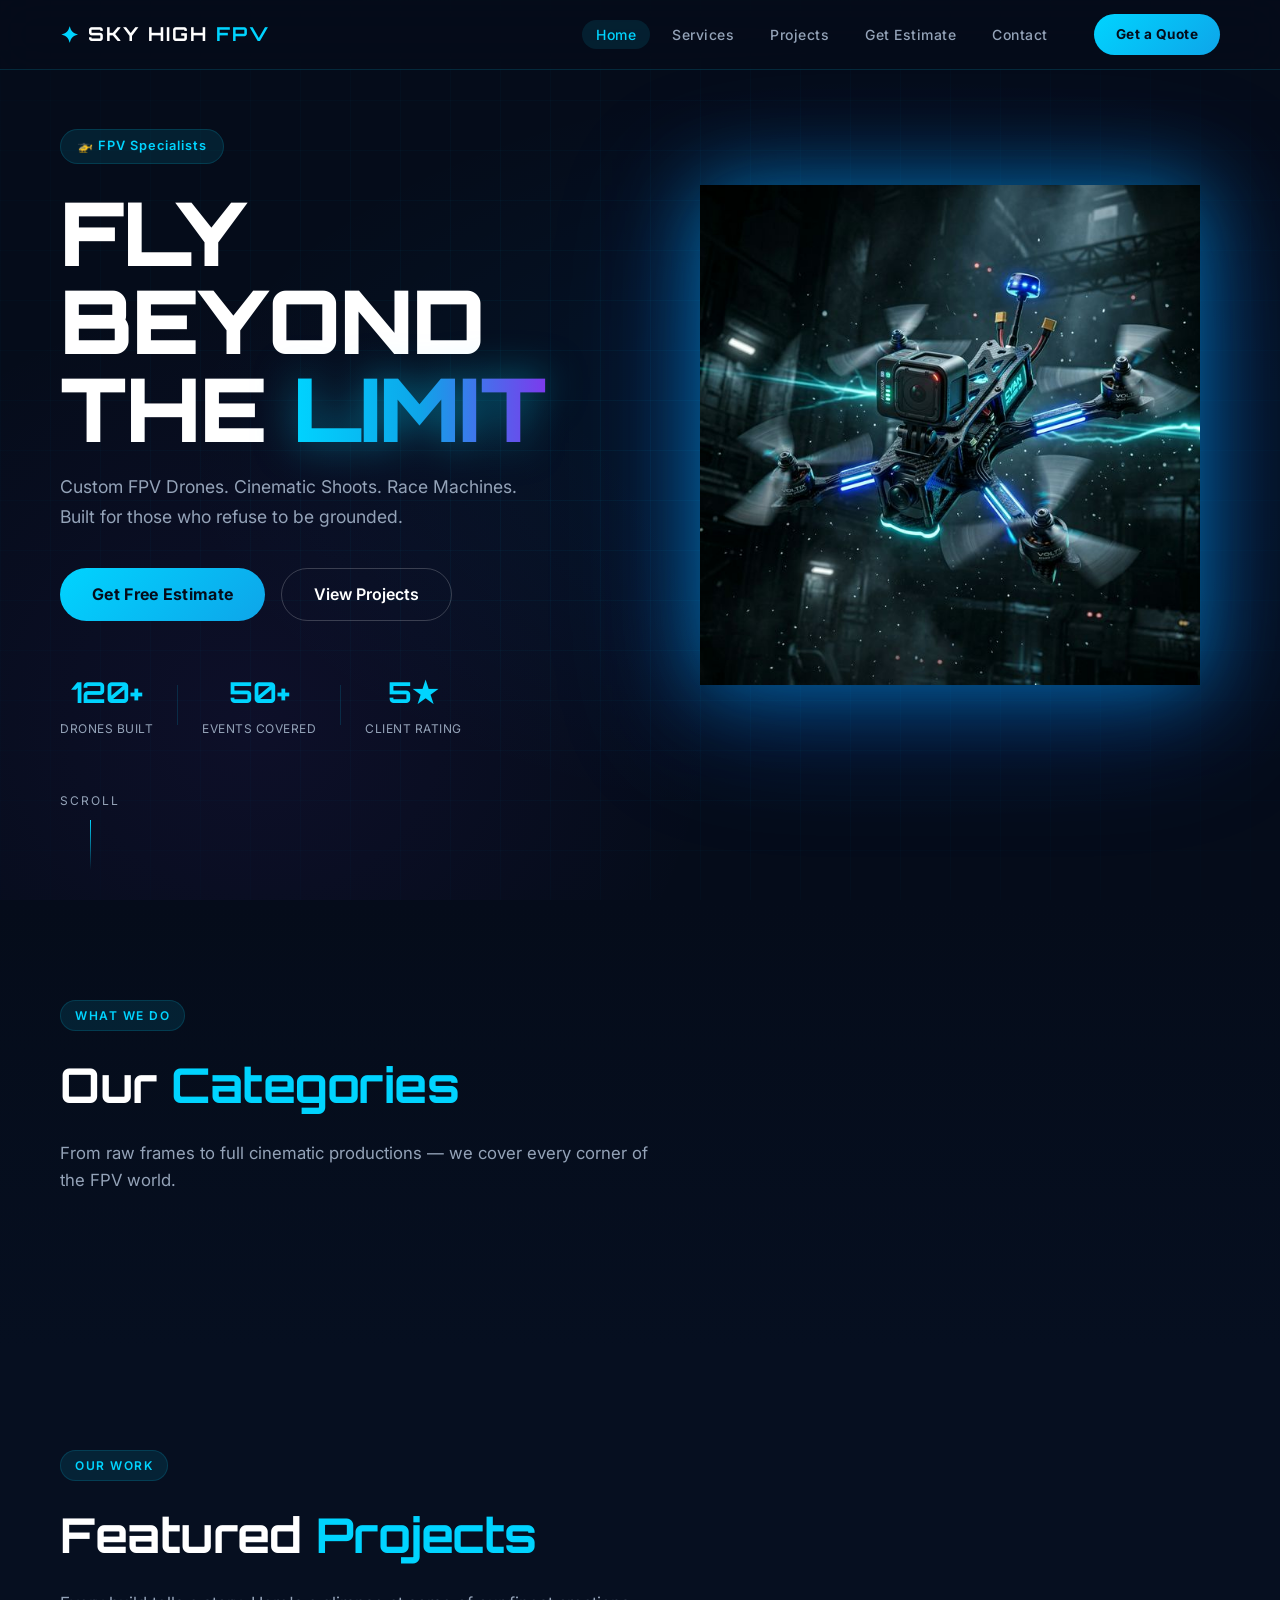
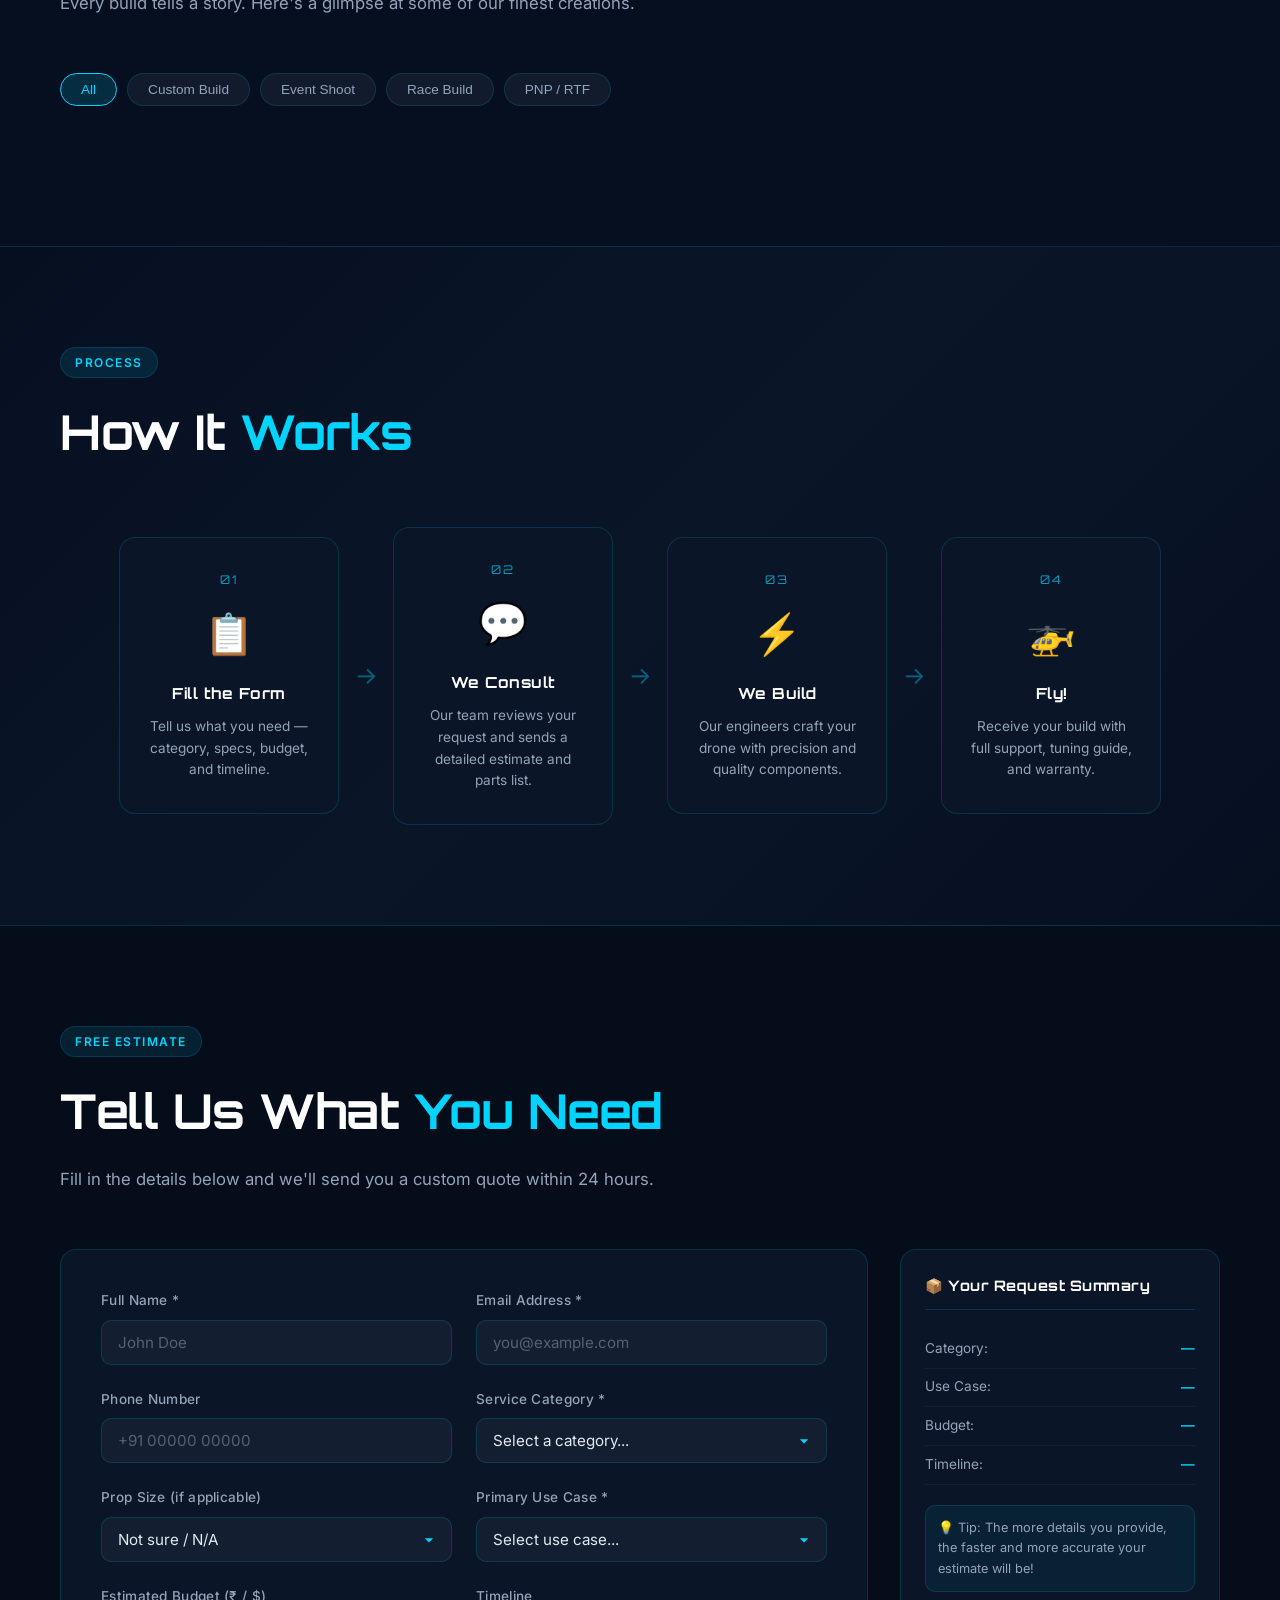
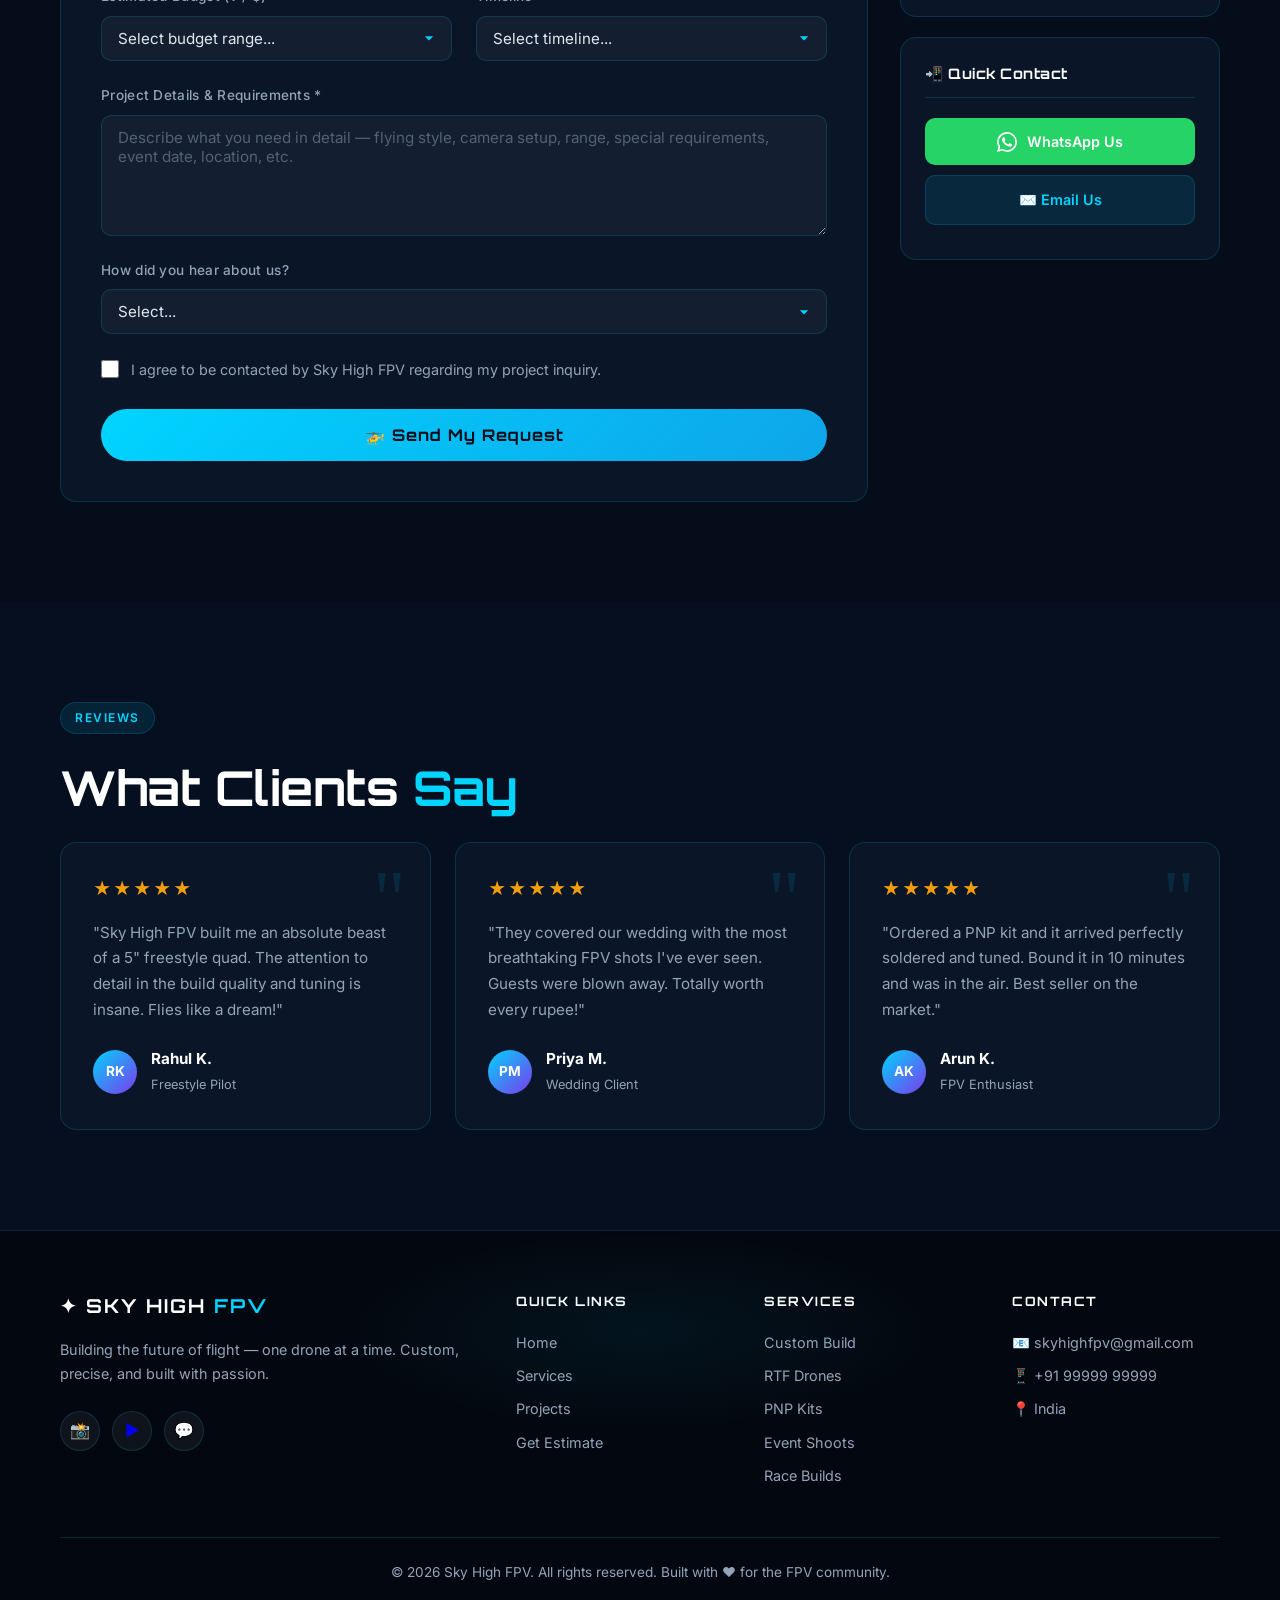
==== commit f7dcc7e7: "Update dashboard, CMS integration, and dynamic contact info" ====
--- a/index.html
+++ b/index.html
@@ -15,9 +15,9 @@
   <!-- ========== NAV ========== -->
   <nav class="navbar" id="navbar">
     <div class="nav-inner">
-      <a href="#home" class="logo">
+      <a href="#home" class="logo" id="header-logo">
         <span class="logo-icon">✦</span>
-        SKY HIGH <span class="logo-accent">FPV</span>
+        <span id="h-logo-text">SKY HIGH</span> <span class="logo-accent" id="h-logo-accent">FPV</span>
       </a>
       <ul class="nav-links" id="nav-links">
         <li><a href="#home">Home</a></li>
@@ -38,12 +38,12 @@
     <div class="hero-bg-grid"></div>
     <div class="hero-particles" id="particles"></div>
     <div class="hero-content">
-      <div class="hero-badge">🚁 FPV Specialists</div>
+      <div class="hero-badge" id="h-badge">🚁 FPV Specialists</div>
       <h1 class="hero-title">
-        <span class="line1">FLY BEYOND</span>
-        <span class="line2">THE <span class="glow-text">LIMIT</span></span>
+        <span class="line1" id="h-line1">FLY BEYOND</span>
+        <span class="line2"><span id="h-line2">THE</span> <span class="glow-text" id="h-glow">LIMIT</span></span>
       </h1>
-      <p class="hero-sub">Custom FPV Drones. Cinematic Shoots. Race Machines.<br/>Built for those who refuse to be grounded.</p>
+      <p class="hero-sub" id="h-sub">Custom FPV Drones. Cinematic Shoots. Race Machines.<br/>Built for those who refuse to be grounded.</p>
       <div class="hero-cta">
         <a href="#estimate" class="btn-primary" id="hero-cta-quote">Get Free Estimate</a>
         <a href="#projects" class="btn-ghost" id="hero-cta-projects">View Projects</a>
@@ -73,89 +73,8 @@
       <div class="section-tag">What We Do</div>
       <h2 class="section-title">Our <span class="accent">Categories</span></h2>
       <p class="section-sub">From raw frames to full cinematic productions — we cover every corner of the FPV world.</p>
-      <div class="services-grid">
-
-        <div class="service-card" data-category="custom" id="service-custom">
-          <div class="service-icon">⚙️</div>
-          <div class="service-badge">Most Popular</div>
-          <h3>Custom Build</h3>
-          <p>Full custom FPV builds tailored exactly to your specifications — frame, motors, VTX, flight controller, and tuning.</p>
-          <ul class="service-list">
-            <li>Frame selection & design</li>
-            <li>Component sourcing & spec</li>
-            <li>Full wiring & soldering</li>
-            <li>Betaflight / INAV tuning</li>
-            <li>Test flights & warranty</li>
-          </ul>
-          <a href="#estimate" class="service-cta">Request Build →</a>
-        </div>
-
-        <div class="service-card" data-category="rtf" id="service-rtf">
-          <div class="service-icon">🚀</div>
-          <h3>RTF (Ready to Fly)</h3>
-          <p>Plug-and-play drones that are fully assembled, tuned, and ready to rip straight out of the box.</p>
-          <ul class="service-list">
-            <li>Pre-assembled & tested</li>
-            <li>Radio & goggles included option</li>
-            <li>Beginner to pro variants</li>
-            <li>Setup & binding support</li>
-          </ul>
-          <a href="#estimate" class="service-cta">Order RTF →</a>
-        </div>
-
-        <div class="service-card" data-category="pnp" id="service-pnp">
-          <div class="service-icon">🔧</div>
-          <h3>PNP (Plug & Play)</h3>
-          <p>Assembled drones minus the receiver — perfect for pilots who already have their preferred radio system.</p>
-          <ul class="service-list">
-            <li>Electronics pre-installed</li>
-            <li>Receiver slot ready</li>
-            <li>Fully tuned firmware</li>
-            <li>Works with any RX protocol</li>
-          </ul>
-          <a href="#estimate" class="service-cta">Order PNP →</a>
-        </div>
-
-        <div class="service-card" data-category="event" id="service-event">
-          <div class="service-icon">🎬</div>
-          <h3>Event Shoots</h3>
-          <p>Cinematic FPV aerial coverage for weddings, sports, real estate, music videos, and corporate events.</p>
-          <ul class="service-list">
-            <li>4K / 6K cinematic footage</li>
-            <li>Weddings & engagements</li>
-            <li>Real estate aerial tours</li>
-            <li>Sports & racing events</li>
-            <li>Corporate & brand shoots</li>
-          </ul>
-          <a href="#estimate" class="service-cta">Book Shoot →</a>
-        </div>
-
-        <div class="service-card" data-category="race" id="service-race">
-          <div class="service-icon">🏁</div>
-          <h3>Race Builds</h3>
-          <p>High-speed competition drones optimized for FPV racing leagues. Pure speed, minimal weight.</p>
-          <ul class="service-list">
-            <li>Sub-250g builds available</li>
-            <li>High-KV motor setup</li>
-            <li>Race-ready tuning</li>
-            <li>Track support</li>
-          </ul>
-          <a href="#estimate" class="service-cta">Build Race Quad →</a>
-        </div>
-
-        <div class="service-card" data-category="repair" id="service-repair">
-          <div class="service-icon">🛠️</div>
-          <h3>Repair & Upgrade</h3>
-          <p>Crashed your quad? We'll fix it. Want to push performance? We'll upgrade every component for peak performance.</p>
-          <ul class="service-list">
-            <li>Crash damage assessment</li>
-            <li>Motor & ESC replacement</li>
-            <li>Camera & VTX upgrade</li>
-            <li>Firmware reflash</li>
-          </ul>
-          <a href="#estimate" class="service-cta">Get Repair Quote →</a>
-        </div>
-
+      <div class="services-grid" id="dynamic-services-grid">
+        <!-- Services will be injected here via JS -->
       </div>
     </div>
   </section>
@@ -175,104 +94,8 @@
         <button class="filter-btn" data-filter="pnp" id="filter-pnp">PNP / RTF</button>
       </div>
 
-      <div class="projects-grid" id="projects-grid">
-
-        <div class="project-card" data-tag="custom" id="proj-1">
-          <div class="project-img" style="background: linear-gradient(135deg,#0f172a,#1e3a5f,#0ea5e9);">
-            <div class="proj-drone-art">⚙️<br/><small>5" Freestyle Build</small></div>
-            <div class="project-overlay">
-              <span class="proj-tag">Custom Build</span>
-            </div>
-          </div>
-          <div class="project-info">
-            <h4>Titan 5" Freestyle</h4>
-            <p>Full carbon build with 2306 2450KV motors, F7 stack, DJI O3 air unit.</p>
-            <div class="proj-specs">
-              <span>5" Props</span><span>F7 FC</span><span>DJI O3</span>
-            </div>
-          </div>
-        </div>
-
-        <div class="project-card" data-tag="event" id="proj-2">
-          <div class="project-img" style="background: linear-gradient(135deg,#0f172a,#4c1d95,#8b5cf6);">
-            <div class="proj-drone-art">🎬<br/><small>Wedding Cinematic</small></div>
-            <div class="project-overlay">
-              <span class="proj-tag">Event Shoot</span>
-            </div>
-          </div>
-          <div class="project-info">
-            <h4>Royal Wedding Aerial</h4>
-            <p>4K cinematic FPV coverage of a luxury beachside wedding — smooth and breathtaking.</p>
-            <div class="proj-specs">
-              <span>4K60fps</span><span>Cinematic</span><span>Beach</span>
-            </div>
-          </div>
-        </div>
-
-        <div class="project-card" data-tag="race" id="proj-3">
-          <div class="project-img" style="background: linear-gradient(135deg,#0f172a,#7f1d1d,#ef4444);">
-            <div class="proj-drone-art">🏁<br/><small>Race Quad</small></div>
-            <div class="project-overlay">
-              <span class="proj-tag">Race Build</span>
-            </div>
-          </div>
-          <div class="project-info">
-            <h4>Specter Race 4"</h4>
-            <p>Lightweight 4" toothpick racer, 2750KV, 35A 4-in-1 ESC, pushing 120mph+.</p>
-            <div class="proj-specs">
-              <span>4" Props</span><span>Sub 250g</span><span>120mph+</span>
-            </div>
-          </div>
-        </div>
-
-        <div class="project-card" data-tag="pnp" id="proj-4">
-          <div class="project-img" style="background: linear-gradient(135deg,#0f172a,#064e3b,#10b981);">
-            <div class="proj-drone-art">🔧<br/><small>PNP Kit</small></div>
-            <div class="project-overlay">
-              <span class="proj-tag">PNP Build</span>
-            </div>
-          </div>
-          <div class="project-info">
-            <h4>Viper PNP Kit</h4>
-            <p>Fully assembled PNP quad with all electronics, awaiting your preferred receiver.</p>
-            <div class="proj-specs">
-              <span>PNP</span><span>Any RX</span><span>Tuned</span>
-            </div>
-          </div>
-        </div>
-
-        <div class="project-card" data-tag="event" id="proj-5">
-          <div class="project-img" style="background: linear-gradient(135deg,#0f172a,#78350f,#f59e0b);">
-            <div class="proj-drone-art">🏟️<br/><small>Sports Event</small></div>
-            <div class="project-overlay">
-              <span class="proj-tag">Event Shoot</span>
-            </div>
-          </div>
-          <div class="project-info">
-            <h4>Stadium Sports Coverage</h4>
-            <p>High-energy FPV coverage of a local football tournament — chasing the action frame by frame.</p>
-            <div class="proj-specs">
-              <span>Sports</span><span>High Speed</span><span>6K</span>
-            </div>
-          </div>
-        </div>
-
-        <div class="project-card" data-tag="custom" id="proj-6">
-          <div class="project-img" style="background: linear-gradient(135deg,#0f172a,#1e1b4b,#6366f1);">
-            <div class="proj-drone-art">🌆<br/><small>Long Range</small></div>
-            <div class="project-overlay">
-              <span class="proj-tag">Custom Build</span>
-            </div>
-          </div>
-          <div class="project-info">
-            <h4>Voyager LR 7"</h4>
-            <p>Long range exploration build with ELRS, GPS rescue, and 30+ minute flight time.</p>
-            <div class="proj-specs">
-              <span>7" Props</span><span>ELRS</span><span>GPS</span>
-            </div>
-          </div>
-        </div>
-
+      <div class="projects-grid" id="dynamic-projects-grid">
+        <!-- Projects injected via JS -->
       </div>
     </div>
   </section>
@@ -547,8 +370,8 @@
         </div>
         <div class="footer-contact-info">
           <h5>Contact</h5>
-          <p>📧 skyhighfpv@gmail.com</p>
-          <p>📱 +91 99999 99999</p>
+          <p id="footer-email">📧 skyhighfpv@gmail.com</p>
+          <p id="footer-phone">📱 +91 99999 99999</p>
           <p>📍 India</p>
         </div>
       </div>
@@ -558,6 +381,6 @@
     </div>
   </footer>
 
-  <script src="app.js"></script>
+  <script src="app.js?v=2"></script>
 </body>
 </html>
